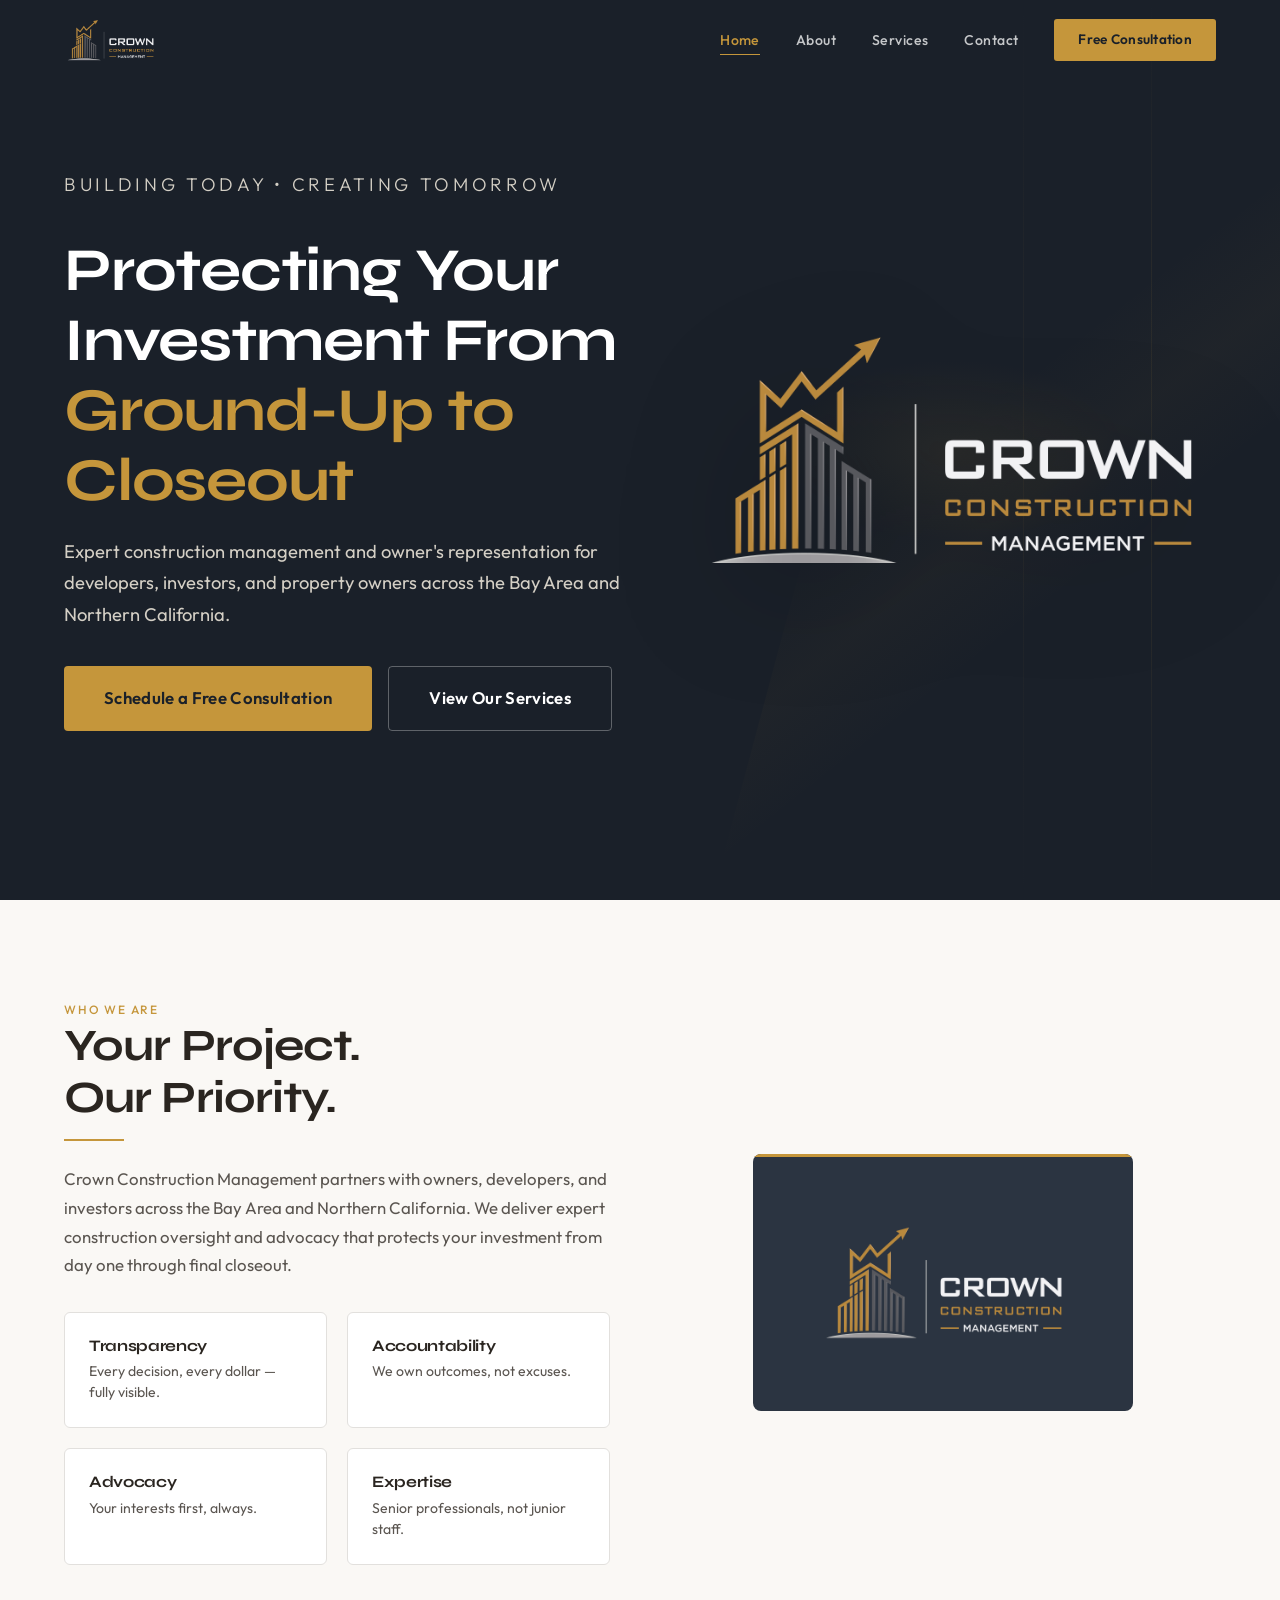
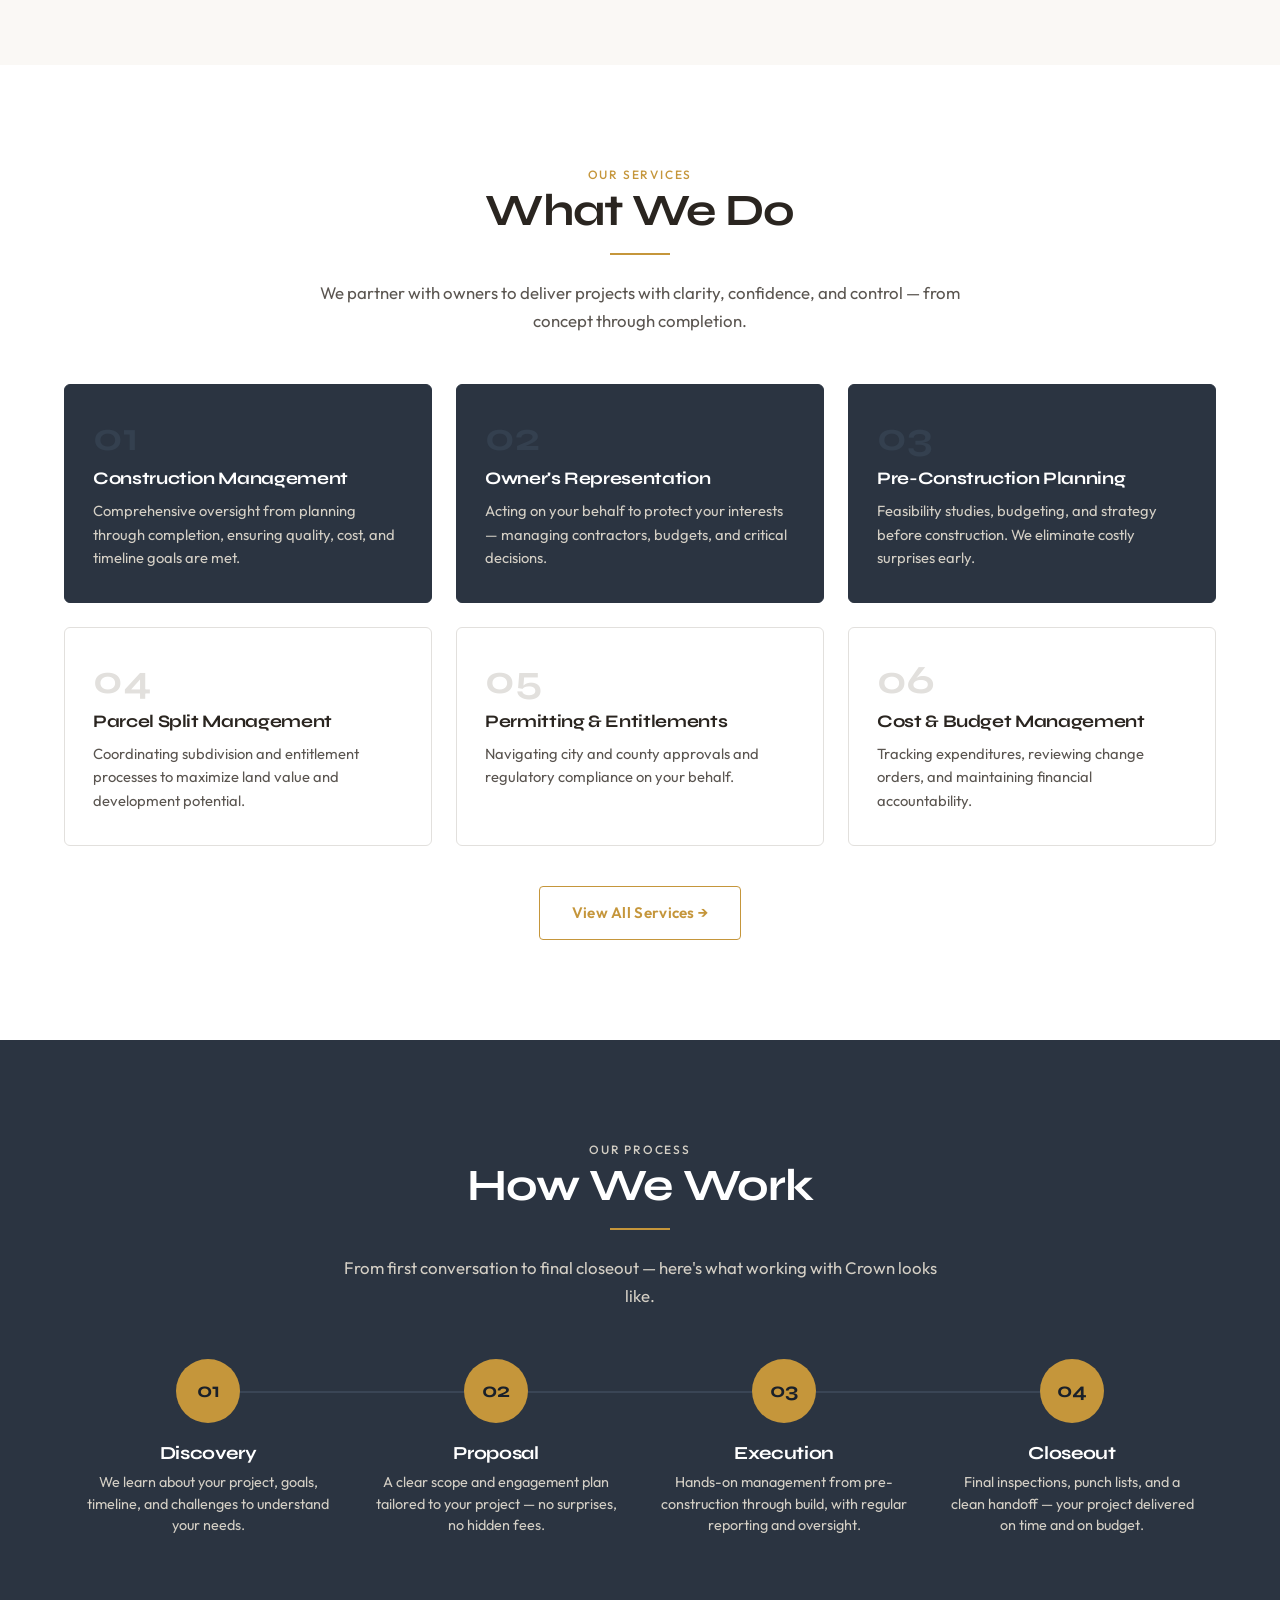
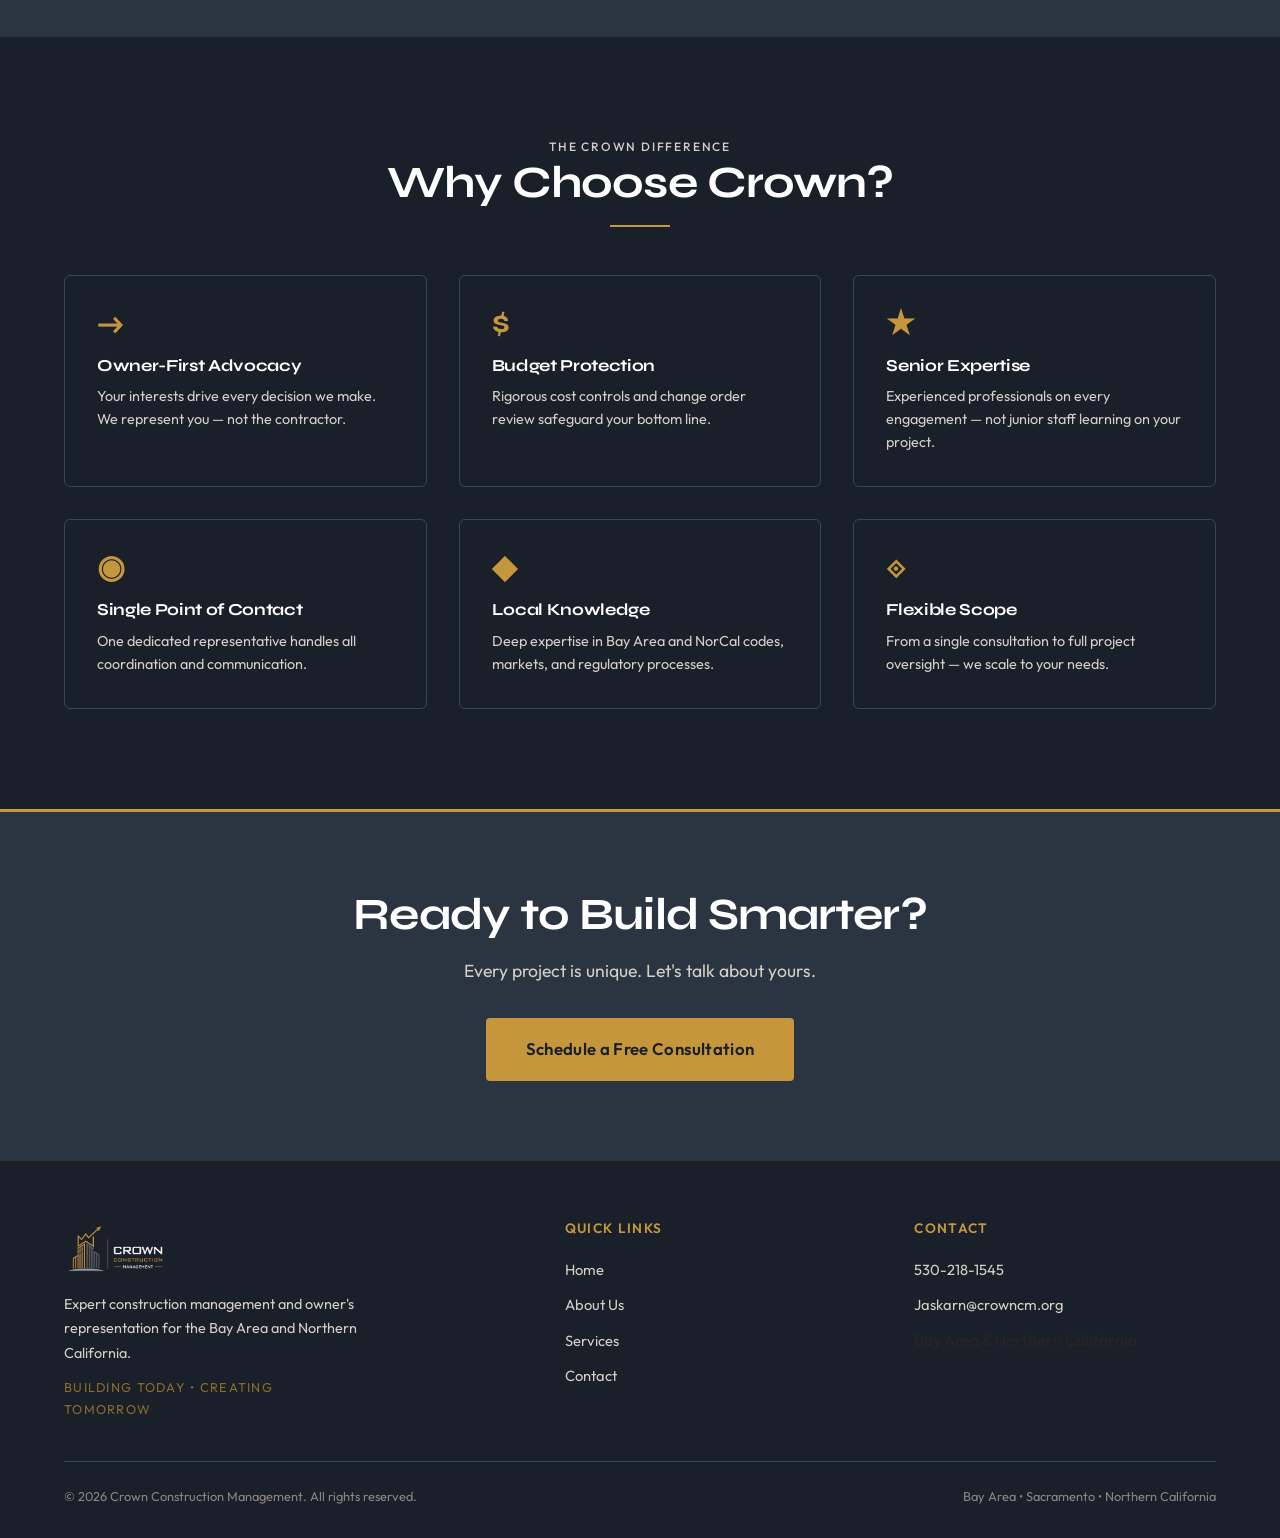
==== index.html @ 6b44e178 "Initial commit: Crown Construction Management website Static multi-page site (home, about, services," ====
<!DOCTYPE html>
<html lang="en">
<head>
  <meta charset="UTF-8">
  <meta name="viewport" content="width=device-width, initial-scale=1.0">
  <title>Crown Construction Management | Bay Area & NorCal Construction Management</title>
  <meta name="description" content="Crown Construction Management provides expert construction management, owner's representation, and project advisory services across the Bay Area and Northern California. Building Today, Creating Tomorrow.">
  <meta name="keywords" content="construction management, owner's representation, Bay Area, Northern California, Sacramento, project management, parcel split, permitting">
  <link rel="canonical" href="https://crowncm.org/">

  <!-- Open Graph -->
  <meta property="og:title" content="Crown Construction Management">
  <meta property="og:description" content="Expert construction management and owner's representation for the Bay Area & Northern California.">
  <meta property="og:type" content="website">
  <meta property="og:url" content="https://crowncm.org/">
  <meta property="og:image" content="https://crowncm.org/images/logo-full-color.png">

  <!-- Twitter -->
  <meta name="twitter:card" content="summary_large_image">
  <meta name="twitter:title" content="Crown Construction Management">
  <meta name="twitter:description" content="Expert construction management and owner's representation for the Bay Area & Northern California.">
  <meta name="twitter:image" content="https://crowncm.org/images/logo-full-color.png">

  <!-- Fonts -->
  <link rel="preconnect" href="https://fonts.googleapis.com">
  <link rel="preconnect" href="https://fonts.gstatic.com" crossorigin>
  <link href="https://fonts.googleapis.com/css2?family=Outfit:wght@300;400;500;600;700&family=Syne:wght@600;700;800&display=swap" rel="stylesheet">

  <!-- Favicon -->
  <link rel="icon" type="image/jpeg" href="images/logo-icon.jpg">

  <!-- Styles -->
  <link rel="stylesheet" href="css/style.css">

  <!-- Structured Data -->
  <script type="application/ld+json">
  {
    "@context": "https://schema.org",
    "@type": "GeneralContractor",
    "name": "Crown Construction Management",
    "description": "Expert construction management and owner's representation for developers, investors, and property owners across the Bay Area and Northern California.",
    "url": "https://crowncm.org/",
    "logo": "https://crowncm.org/images/logo-full-color.png",
    "image": "https://crowncm.org/images/logo-full-color.png",
    "telephone": "+1-530-218-1545",
    "email": "Jaskarn@crowncm.org",
    "slogan": "Building Today, Creating Tomorrow",
    "areaServed": [
      { "@type": "AdministrativeArea", "name": "San Francisco Bay Area" },
      { "@type": "AdministrativeArea", "name": "Greater Sacramento" },
      { "@type": "AdministrativeArea", "name": "Northern California" }
    ],
    "knowsAbout": [
      "Construction Management",
      "Owner's Representation",
      "Pre-Construction Planning",
      "Parcel Split Management",
      "Permitting and Entitlements",
      "Cost and Budget Management"
    ]
  }
  </script>
</head>
<body>

  <!-- ════════ NAVIGATION ════════ -->
  <nav class="nav nav--transparent">
    <div class="nav__inner">
      <a href="index.html" class="nav__logo">
        <img src="images/logo-transparent.png" alt="Crown Construction Management">
      </a>
      <div class="nav__links">
        <a href="index.html" class="nav__link nav__link--active">Home</a>
        <a href="about.html" class="nav__link">About</a>
        <a href="services.html" class="nav__link">Services</a>
        <a href="contact.html" class="nav__link">Contact</a>
        <a href="contact.html" class="nav__cta">Free Consultation</a>
      </div>
      <button class="nav__toggle" aria-label="Menu" aria-expanded="false">
        <span></span><span></span><span></span>
      </button>
    </div>
  </nav>

  <!-- ════════ HERO ════════ -->
  <section class="hero hero--home">
    <div class="hero__bg">
      <div class="hero__accent"></div>
    </div>
    <div class="container">
      <div class="hero__home-layout">
        <div class="hero__content">
          <p class="hero__tagline">Building Today &bull; Creating Tomorrow</p>
          <h1>Protecting Your Investment From <span>Ground-Up to Closeout</span></h1>
          <p>Expert construction management and owner's representation for developers, investors, and property owners across the Bay Area and Northern California.</p>
          <div class="hero__buttons">
            <a href="contact.html" class="btn btn--gold btn--large">Schedule a Free Consultation</a>
            <a href="services.html" class="btn btn--white-outline btn--large">View Our Services</a>
          </div>
        </div>
        <div class="hero__logo-block">
          <img src="images/logo-transparent.png" alt="Crown Construction Management" class="hero__logo-seamless">
        </div>
      </div>
    </div>
  </section>

  <!-- ════════ ABOUT PREVIEW ════════ -->
  <section class="section section--cream" id="about">
    <div class="container">
      <div class="about-preview">
        <div class="about-preview__text">
          <p class="label reveal">Who We Are</p>
          <h2 class="reveal reveal-delay-1">Your Project.<br>Our Priority.</h2>
          <div class="gold-line reveal reveal-delay-2"></div>
          <p class="reveal reveal-delay-2">Crown Construction Management partners with owners, developers, and investors across the Bay Area and Northern California. We deliver expert construction oversight and advocacy that protects your investment from day one through final closeout.</p>
          <div class="about-preview__values">
            <div class="value-card reveal reveal-delay-1">
              <h4>Transparency</h4>
              <p>Every decision, every dollar — fully visible.</p>
            </div>
            <div class="value-card reveal reveal-delay-2">
              <h4>Accountability</h4>
              <p>We own outcomes, not excuses.</p>
            </div>
            <div class="value-card reveal reveal-delay-3">
              <h4>Advocacy</h4>
              <p>Your interests first, always.</p>
            </div>
            <div class="value-card reveal reveal-delay-4">
              <h4>Expertise</h4>
              <p>Senior professionals, not junior staff.</p>
            </div>
          </div>
        </div>
        <div class="about-preview__image reveal">
          <div class="about-preview__logo-display">
            <img src="images/logo-transparent.png" alt="Crown Construction Management">
          </div>
        </div>
      </div>
    </div>
  </section>

  <!-- ════════ SERVICES OVERVIEW ════════ -->
  <section class="section" id="services">
    <div class="container">
      <div class="reveal" style="text-align:center; max-width:640px; margin:0 auto 0;">
        <p class="label">Our Services</p>
        <h2>What We Do</h2>
        <div class="gold-line gold-line--center"></div>
        <p>We partner with owners to deliver projects with clarity, confidence, and control — from concept through completion.</p>
      </div>
      <div class="services-grid">
        <div class="service-card service-card--featured reveal reveal-delay-1">
          <div class="service-card__number">01</div>
          <h3>Construction Management</h3>
          <p>Comprehensive oversight from planning through completion, ensuring quality, cost, and timeline goals are met.</p>
        </div>
        <div class="service-card service-card--featured reveal reveal-delay-2">
          <div class="service-card__number">02</div>
          <h3>Owner's Representation</h3>
          <p>Acting on your behalf to protect your interests — managing contractors, budgets, and critical decisions.</p>
        </div>
        <div class="service-card service-card--featured reveal reveal-delay-3">
          <div class="service-card__number">03</div>
          <h3>Pre-Construction Planning</h3>
          <p>Feasibility studies, budgeting, and strategy before construction. We eliminate costly surprises early.</p>
        </div>
        <div class="service-card reveal reveal-delay-1">
          <div class="service-card__number">04</div>
          <h3>Parcel Split Management</h3>
          <p>Coordinating subdivision and entitlement processes to maximize land value and development potential.</p>
        </div>
        <div class="service-card reveal reveal-delay-2">
          <div class="service-card__number">05</div>
          <h3>Permitting & Entitlements</h3>
          <p>Navigating city and county approvals and regulatory compliance on your behalf.</p>
        </div>
        <div class="service-card reveal reveal-delay-3">
          <div class="service-card__number">06</div>
          <h3>Cost & Budget Management</h3>
          <p>Tracking expenditures, reviewing change orders, and maintaining financial accountability.</p>
        </div>
      </div>
      <div style="text-align:center; margin-top:40px;" class="reveal">
        <a href="services.html" class="btn btn--outline">View All Services &rarr;</a>
      </div>
    </div>
  </section>

  <!-- ════════ PROCESS ════════ -->
  <section class="section section--dark" id="process">
    <div class="container">
      <div class="reveal" style="text-align:center; max-width:600px; margin:0 auto;">
        <p class="label label--light">Our Process</p>
        <h2>How We Work</h2>
        <div class="gold-line gold-line--center"></div>
        <p>From first conversation to final closeout — here's what working with Crown looks like.</p>
      </div>
      <div class="process-grid">
        <div class="process-step reveal reveal-delay-1">
          <div class="process-step__number">01</div>
          <h3>Discovery</h3>
          <p>We learn about your project, goals, timeline, and challenges to understand your needs.</p>
        </div>
        <div class="process-step reveal reveal-delay-2">
          <div class="process-step__number">02</div>
          <h3>Proposal</h3>
          <p>A clear scope and engagement plan tailored to your project — no surprises, no hidden fees.</p>
        </div>
        <div class="process-step reveal reveal-delay-3">
          <div class="process-step__number">03</div>
          <h3>Execution</h3>
          <p>Hands-on management from pre-construction through build, with regular reporting and oversight.</p>
        </div>
        <div class="process-step reveal reveal-delay-4">
          <div class="process-step__number">04</div>
          <h3>Closeout</h3>
          <p>Final inspections, punch lists, and a clean handoff — your project delivered on time and on budget.</p>
        </div>
      </div>
    </div>
  </section>

  <!-- ════════ WHY CROWN ════════ -->
  <section class="section section--deep" id="why">
    <div class="container">
      <div class="reveal" style="text-align:center; max-width:600px; margin:0 auto;">
        <p class="label label--light">The Crown Difference</p>
        <h2>Why Choose Crown?</h2>
        <div class="gold-line gold-line--center"></div>
      </div>
      <div class="why-grid">
        <div class="why-card reveal reveal-delay-1">
          <div class="why-card__icon" aria-hidden="true">→</div>
          <h3>Owner-First Advocacy</h3>
          <p>Your interests drive every decision we make. We represent you — not the contractor.</p>
        </div>
        <div class="why-card reveal reveal-delay-2">
          <div class="why-card__icon" aria-hidden="true">$</div>
          <h3>Budget Protection</h3>
          <p>Rigorous cost controls and change order review safeguard your bottom line.</p>
        </div>
        <div class="why-card reveal reveal-delay-3">
          <div class="why-card__icon" aria-hidden="true">★</div>
          <h3>Senior Expertise</h3>
          <p>Experienced professionals on every engagement — not junior staff learning on your project.</p>
        </div>
        <div class="why-card reveal reveal-delay-4">
          <div class="why-card__icon" aria-hidden="true">◉</div>
          <h3>Single Point of Contact</h3>
          <p>One dedicated representative handles all coordination and communication.</p>
        </div>
        <div class="why-card reveal reveal-delay-5">
          <div class="why-card__icon" aria-hidden="true">◆</div>
          <h3>Local Knowledge</h3>
          <p>Deep expertise in Bay Area and NorCal codes, markets, and regulatory processes.</p>
        </div>
        <div class="why-card reveal reveal-delay-6">
          <div class="why-card__icon" aria-hidden="true">⟐</div>
          <h3>Flexible Scope</h3>
          <p>From a single consultation to full project oversight — we scale to your needs.</p>
        </div>
      </div>
    </div>
  </section>

  <!-- ════════ CTA BANNER ════════ -->
  <section class="cta-banner">
    <div class="container">
      <h2 class="reveal">Ready to Build Smarter?</h2>
      <p class="reveal reveal-delay-1">Every project is unique. Let's talk about yours.</p>
      <div class="reveal reveal-delay-2">
        <a href="contact.html" class="btn btn--gold btn--large">Schedule a Free Consultation</a>
      </div>
    </div>
  </section>

  <!-- ════════ FOOTER ════════ -->
  <footer class="footer">
    <div class="container">
      <div class="footer__inner">
        <div class="footer__brand">
          <img src="images/logo-transparent.png" alt="Crown Construction Management">
          <p>Expert construction management and owner's representation for the Bay Area and Northern California.</p>
          <p class="footer__tagline">BUILDING TODAY &bull; CREATING TOMORROW</p>
        </div>
        <div>
          <h4 class="footer__heading">Quick Links</h4>
          <ul class="footer__links">
            <li><a href="index.html">Home</a></li>
            <li><a href="about.html">About Us</a></li>
            <li><a href="services.html">Services</a></li>
            <li><a href="contact.html">Contact</a></li>
          </ul>
        </div>
        <div>
          <h4 class="footer__heading">Contact</h4>
          <ul class="footer__links">
            <li><a href="tel:+15302181545">530-218-1545</a></li>
            <li><a href="mailto:Jaskarn@crowncm.org">Jaskarn@crowncm.org</a></li>
            <li>Bay Area & Northern California</li>
          </ul>
        </div>
      </div>
      <div class="footer__bottom">
        <p>&copy; 2026 Crown Construction Management. All rights reserved.</p>
        <p>Bay Area &bull; Sacramento &bull; Northern California</p>
      </div>
    </div>
  </footer>

  <script src="js/main.js"></script>
</body>
</html>
---- css/style.css ----
/* ═══════════════════════════════════════════
   CROWN CONSTRUCTION MANAGEMENT
   Premium Construction Management Website
   ═══════════════════════════════════════════ */

/* ── CSS Variables ── */
:root {
  --navy: #2B3441;
  --navy-deep: #1A2029;
  --navy-mid: #34404F;
  --gold: #C5963B;
  --gold-light: #D4AA5C;
  --gold-dim: #8B6B2A;
  --gold-bg: #F8F1E4;
  --charcoal: #333840;
  --slate: #5A6475;
  --white: #FFFFFF;
  --off-white: #F7F7F5;
  --cream: #FAF8F5;
  --border: #E2E0DD;
  --border-dark: #3A4555;
  --text-primary: #2A2520;
  --text-secondary: #5A5550;
  --text-light: #8A8580;
  --text-on-dark: #D4CFC5;
  --text-on-dark-bright: #EEEAE5;

  --font-display: 'Syne', sans-serif;
  --font-body: 'Outfit', sans-serif;

  --nav-height: 80px;
  --section-pad: 100px;
  --section-pad-mobile: 60px;
  --max-width: 1200px;
  --max-width-narrow: 800px;

  --ease-out: cubic-bezier(0.25, 0.46, 0.45, 0.94);
  --ease-smooth: cubic-bezier(0.4, 0, 0.2, 1);
}

/* ── Reset & Base ── */
*, *::before, *::after { box-sizing: border-box; margin: 0; padding: 0; }

html {
  scroll-behavior: smooth;
  scroll-padding-top: var(--nav-height);
}

body {
  font-family: var(--font-body);
  font-weight: 400;
  color: var(--text-primary);
  background: var(--white);
  line-height: 1.6;
  -webkit-font-smoothing: antialiased;
  overflow-x: hidden;
}

img { max-width: 100%; height: auto; display: block; }
a { color: inherit; text-decoration: none; }
ul { list-style: none; }

/* ── Typography ── */
h1, h2, h3, h4 {
  font-family: var(--font-display);
  font-weight: 700;
  line-height: 1.15;
  letter-spacing: -0.02em;
}

h1 { font-size: clamp(2.4rem, 5vw, 3.8rem); }
h2 { font-size: clamp(1.8rem, 3.5vw, 2.8rem); }
h3 { font-size: clamp(1.2rem, 2vw, 1.5rem); }
h4 { font-size: 1.1rem; }

p { 
  font-size: 1.05rem; 
  line-height: 1.7; 
  color: var(--text-secondary); 
}

.label {
  font-family: var(--font-body);
  font-weight: 500;
  font-size: 0.75rem;
  letter-spacing: 0.15em;
  text-transform: uppercase;
  color: var(--gold);
}

.label--light { color: var(--gold-light); }

/* ── Layout ── */
.container {
  width: 100%;
  max-width: var(--max-width);
  margin: 0 auto;
  padding: 0 24px;
}

.container--narrow {
  max-width: var(--max-width-narrow);
}

.section {
  padding: var(--section-pad) 0;
}

.section--dark {
  background: var(--navy);
  color: var(--text-on-dark-bright);
}

.section--dark p { color: var(--text-on-dark); }
.section--dark h2, .section--dark h3, .section--dark h4 { color: var(--white); }

.section--cream { background: var(--cream); }
.section--deep { background: var(--navy-deep); color: var(--text-on-dark-bright); }
.section--deep p { color: var(--text-on-dark); }
.section--deep h2, .section--deep h3 { color: var(--white); }

/* ── Gold Accent Line ── */
.gold-line {
  width: 60px;
  height: 2px;
  background: var(--gold);
  margin: 16px 0 24px;
}

.gold-line--center { margin-left: auto; margin-right: auto; }
.gold-line--wide { width: 80px; }

/* ── Buttons ── */
.btn {
  display: inline-flex;
  align-items: center;
  gap: 8px;
  font-family: var(--font-body);
  font-weight: 600;
  font-size: 0.95rem;
  padding: 14px 32px;
  border-radius: 4px;
  border: none;
  cursor: pointer;
  transition: all 0.3s var(--ease-smooth);
  letter-spacing: 0.02em;
}

.btn--gold {
  background: var(--gold);
  color: var(--navy-deep);
}

.btn--gold:hover {
  background: var(--gold-light);
  transform: translateY(-2px);
  box-shadow: 0 8px 30px rgba(197, 150, 59, 0.3);
}

.btn--outline {
  background: transparent;
  color: var(--gold);
  border: 1.5px solid var(--gold);
}

.btn--outline:hover {
  background: var(--gold);
  color: var(--navy-deep);
  transform: translateY(-2px);
}

.btn--white-outline {
  background: transparent;
  color: var(--white);
  border: 1.5px solid rgba(255,255,255,0.3);
}

.btn--white-outline:hover {
  border-color: var(--gold);
  color: var(--gold);
}

.btn--large {
  padding: 18px 40px;
  font-size: 1.05rem;
}

/* ── Navigation ── */
.nav {
  position: fixed;
  top: 0;
  left: 0;
  right: 0;
  height: var(--nav-height);
  z-index: 1000;
  transition: all 0.4s var(--ease-smooth);
}

.nav--transparent {
  background: transparent;
}

.nav--solid {
  background: rgba(26, 32, 41, 0.97);
  backdrop-filter: blur(12px);
  box-shadow: 0 1px 0 rgba(197, 150, 59, 0.15);
}

.nav__inner {
  max-width: var(--max-width);
  margin: 0 auto;
  padding: 0 24px;
  height: 100%;
  display: flex;
  align-items: center;
  justify-content: space-between;
}

.nav__logo img {
  height: 50px;
  width: auto;
  transition: opacity 0.3s;
}

.nav__logo:hover img { opacity: 0.85; }

.nav__links {
  display: flex;
  align-items: center;
  gap: 36px;
}

.nav__link {
  font-family: var(--font-body);
  font-weight: 500;
  font-size: 0.88rem;
  color: rgba(255,255,255,0.75);
  letter-spacing: 0.03em;
  transition: color 0.3s;
  position: relative;
}

.nav__link::after {
  content: '';
  position: absolute;
  bottom: -4px;
  left: 0;
  width: 0;
  height: 1.5px;
  background: var(--gold);
  transition: width 0.3s var(--ease-smooth);
}

.nav__link:hover { color: var(--white); }
.nav__link:hover::after { width: 100%; }
.nav__link--active { color: var(--gold); }
.nav__link--active::after { width: 100%; }

.nav__cta {
  font-family: var(--font-body);
  font-weight: 600;
  font-size: 0.85rem;
  padding: 10px 24px;
  background: var(--gold);
  color: var(--navy-deep);
  border-radius: 3px;
  transition: all 0.3s var(--ease-smooth);
  letter-spacing: 0.02em;
}

.nav__cta:hover {
  background: var(--gold-light);
  transform: translateY(-1px);
}

/* Mobile Nav Toggle */
.nav__toggle {
  display: none;
  flex-direction: column;
  gap: 5px;
  cursor: pointer;
  padding: 8px;
  background: none;
  border: none;
}

.nav__toggle span {
  display: block;
  width: 24px;
  height: 2px;
  background: var(--white);
  transition: all 0.3s;
}

.nav__toggle.active span:nth-child(1) { transform: rotate(45deg) translate(5px, 5px); }
.nav__toggle.active span:nth-child(2) { opacity: 0; }
.nav__toggle.active span:nth-child(3) { transform: rotate(-45deg) translate(5px, -5px); }

/* ── Hero ── */
.hero {
  position: relative;
  min-height: 100vh;
  display: flex;
  align-items: center;
  background: var(--navy-deep);
  overflow: hidden;
}

.hero__bg {
  position: absolute;
  inset: 0;
  overflow: hidden;
}

/* Architectural grid lines */
.hero__bg::before {
  content: '';
  position: absolute;
  top: 0;
  right: 10%;
  width: 1px;
  height: 100%;
  background: linear-gradient(to bottom, transparent, rgba(197,150,59,0.08) 30%, rgba(197,150,59,0.08) 70%, transparent);
}

.hero__bg::after {
  content: '';
  position: absolute;
  top: 0;
  right: 20%;
  width: 1px;
  height: 100%;
  background: linear-gradient(to bottom, transparent, rgba(197,150,59,0.05) 40%, rgba(197,150,59,0.05) 60%, transparent);
}

/* Subtle diagonal accent */
.hero__accent {
  position: absolute;
  top: -10%;
  right: -5%;
  width: 40%;
  height: 120%;
  background: linear-gradient(135deg, transparent 40%, rgba(197,150,59,0.03) 50%, transparent 60%);
  transform: skewX(-15deg);
}

.hero__content {
  position: relative;
  z-index: 2;
  max-width: 720px;
}

.hero__logo {
  width: 280px;
  margin-bottom: 32px;
  opacity: 0;
  animation: fadeUp 0.8s var(--ease-out) 0.2s forwards;
}

.hero h1 {
  color: var(--white);
  margin-bottom: 20px;
  opacity: 0;
  animation: fadeUp 0.8s var(--ease-out) 0.4s forwards;
}

.hero h1 span { color: var(--gold); }

.hero__tagline {
  font-family: var(--font-body);
  font-weight: 300;
  font-size: 0.85rem;
  letter-spacing: 0.2em;
  text-transform: uppercase;
  color: var(--gold);
  margin-bottom: 16px;
  opacity: 0;
  animation: fadeUp 0.8s var(--ease-out) 0.3s forwards;
}

.hero p {
  font-size: 1.15rem;
  color: var(--text-on-dark);
  margin-bottom: 36px;
  max-width: 560px;
  opacity: 0;
  animation: fadeUp 0.8s var(--ease-out) 0.6s forwards;
}

.hero__buttons {
  display: flex;
  gap: 16px;
  flex-wrap: wrap;
  opacity: 0;
  animation: fadeUp 0.8s var(--ease-out) 0.8s forwards;
}

/* Hero for sub-pages */
.hero--sub {
  min-height: 400px;
  padding-top: calc(var(--nav-height) + 60px);
  padding-bottom: 60px;
}

/* Hero Home — two-column with seamless logo */
.hero--home {
  min-height: 100vh;
  display: flex;
  align-items: center;
}

.hero__home-layout {
  display: grid;
  grid-template-columns: 1.1fr 1fr;
  gap: 40px;
  align-items: center;
  position: relative;
  z-index: 2;
}

.hero__home-layout .hero__content {
  max-width: none;
}

.hero__logo-block {
  display: flex;
  align-items: center;
  justify-content: center;
  position: relative;
  opacity: 0;
  animation: fadeIn 1.2s var(--ease-out) 0.6s forwards;
}

.hero__logo-seamless {
  width: 100%;
  max-width: 520px;
  height: auto;
  filter: drop-shadow(0 20px 60px rgba(0,0,0,0.3));
  transition: transform 0.6s var(--ease-smooth);
}

.hero__logo-block:hover .hero__logo-seamless {
  transform: scale(1.03);
}

/* Subtle glow behind logo */
.hero__logo-block::before {
  content: '';
  position: absolute;
  width: 70%;
  height: 70%;
  background: radial-gradient(ellipse, rgba(197,150,59,0.08) 0%, transparent 70%);
  border-radius: 50%;
  pointer-events: none;
}

.hero--sub h1 {
  animation-delay: 0.2s;
}

.hero--sub .gold-line {
  opacity: 0;
  animation: fadeUp 0.8s var(--ease-out) 0.3s forwards;
}

.hero--sub p {
  animation-delay: 0.4s;
}

/* ── About Preview (Home) ── */
.about-preview {
  display: grid;
  grid-template-columns: 1fr 1fr;
  gap: 60px;
  align-items: center;
}

.about-preview__values {
  display: grid;
  grid-template-columns: 1fr 1fr;
  gap: 20px;
  margin-top: 32px;
}

.value-card {
  padding: 24px;
  background: var(--white);
  border-radius: 6px;
  border: 1px solid var(--border);
  transition: all 0.3s var(--ease-smooth);
}

.value-card:hover {
  border-color: var(--gold);
  transform: translateY(-3px);
  box-shadow: 0 12px 40px rgba(0,0,0,0.06);
}

.value-card h4 {
  color: var(--text-primary);
  margin-bottom: 6px;
  font-size: 1rem;
}

.value-card p {
  font-size: 0.88rem;
  line-height: 1.5;
  color: var(--text-secondary);
}

.about-preview__image {
  position: relative;
  display: flex;
  align-items: center;
  justify-content: center;
}

.about-preview__logo-display {
  width: 100%;
  max-width: 380px;
  padding: 60px 40px;
  background: var(--navy);
  border-radius: 8px;
  display: flex;
  align-items: center;
  justify-content: center;
  position: relative;
  overflow: hidden;
}

.about-preview__logo-display::before {
  content: '';
  position: absolute;
  top: 0;
  left: 0;
  right: 0;
  height: 3px;
  background: var(--gold);
}

.about-preview__logo-display img {
  width: 85%;
}

/* ── Services Grid ── */
.services-grid {
  display: grid;
  grid-template-columns: repeat(3, 1fr);
  gap: 24px;
  margin-top: 48px;
}

.service-card {
  padding: 32px 28px;
  background: var(--white);
  border-radius: 6px;
  border: 1px solid var(--border);
  position: relative;
  overflow: hidden;
  transition: all 0.4s var(--ease-smooth);
}

.service-card::before {
  content: '';
  position: absolute;
  top: 0;
  left: 0;
  width: 3px;
  height: 0;
  background: var(--gold);
  transition: height 0.4s var(--ease-smooth);
}

.service-card:hover {
  border-color: var(--gold);
  transform: translateY(-4px);
  box-shadow: 0 16px 50px rgba(0,0,0,0.08);
}

.service-card:hover::before { height: 100%; }

.service-card__number {
  font-family: var(--font-display);
  font-size: 2.5rem;
  font-weight: 700;
  color: var(--border);
  line-height: 1;
  margin-bottom: 12px;
  transition: color 0.3s;
}

.service-card:hover .service-card__number { color: var(--gold-dim); }

.service-card h3 {
  font-size: 1.1rem;
  margin-bottom: 10px;
  color: var(--text-primary);
}

.service-card p {
  font-size: 0.92rem;
  line-height: 1.6;
}

/* Service card - featured (larger) */
.service-card--featured {
  grid-column: span 1;
  background: var(--navy);
  border-color: var(--navy);
}

.service-card--featured h3 { color: var(--white); }
.service-card--featured p { color: var(--text-on-dark); }
.service-card--featured .service-card__number { color: var(--navy-mid); }
.service-card--featured:hover .service-card__number { color: var(--gold-dim); }
.service-card--featured:hover { border-color: var(--gold); }

/* ── Process Timeline ── */
.process-grid {
  display: grid;
  grid-template-columns: repeat(4, 1fr);
  gap: 0;
  margin-top: 48px;
  position: relative;
}

/* Connecting line */
.process-grid::before {
  content: '';
  position: absolute;
  top: 32px;
  left: 12.5%;
  right: 12.5%;
  height: 2px;
  background: var(--border-dark);
}

.process-step {
  text-align: center;
  padding: 0 20px;
  position: relative;
}

.process-step__number {
  display: inline-flex;
  align-items: center;
  justify-content: center;
  width: 64px;
  height: 64px;
  border-radius: 50%;
  background: var(--gold);
  color: var(--navy-deep);
  font-family: var(--font-display);
  font-weight: 700;
  font-size: 1.3rem;
  margin-bottom: 20px;
  position: relative;
  z-index: 2;
  transition: all 0.3s var(--ease-smooth);
}

.process-step:hover .process-step__number {
  transform: scale(1.1);
  box-shadow: 0 8px 30px rgba(197,150,59,0.4);
}

.process-step h3 {
  font-size: 1.15rem;
  margin-bottom: 8px;
}

.process-step p {
  font-size: 0.9rem;
  line-height: 1.5;
}

/* ── Why Crown Grid ── */
.why-grid {
  display: grid;
  grid-template-columns: repeat(3, 1fr);
  gap: 32px;
  margin-top: 48px;
}

.why-card {
  padding: 32px;
  border: 1px solid var(--border-dark);
  border-radius: 6px;
  transition: all 0.3s var(--ease-smooth);
  position: relative;
}

.why-card::before {
  content: '';
  position: absolute;
  top: -1px;
  left: 32px;
  right: 32px;
  height: 2px;
  background: var(--gold);
  transform: scaleX(0);
  transition: transform 0.3s var(--ease-smooth);
}

.why-card:hover {
  border-color: rgba(197,150,59,0.3);
  transform: translateY(-4px);
}

.why-card:hover::before { transform: scaleX(1); }

.why-card__icon {
  font-family: var(--font-display);
  font-size: 2rem;
  font-weight: 700;
  color: var(--gold);
  margin-bottom: 16px;
  line-height: 1;
}

.why-card h3 {
  font-size: 1.05rem;
  margin-bottom: 10px;
}

.why-card p {
  font-size: 0.9rem;
  line-height: 1.6;
}

/* ── CTA Banner ── */
.cta-banner {
  text-align: center;
  padding: 80px 0;
  background: var(--navy);
  position: relative;
  overflow: hidden;
}

.cta-banner::before {
  content: '';
  position: absolute;
  top: 0;
  left: 0;
  right: 0;
  height: 3px;
  background: var(--gold);
}

.cta-banner h2 {
  color: var(--white);
  margin-bottom: 16px;
}

.cta-banner p {
  color: var(--text-on-dark);
  margin-bottom: 32px;
  font-size: 1.1rem;
}

/* ── Engagement Types ── */
.engagement-grid {
  display: grid;
  grid-template-columns: repeat(4, 1fr);
  gap: 20px;
  margin-top: 40px;
}

.engagement-item {
  text-align: center;
  padding: 28px 20px;
  background: rgba(197,150,59,0.06);
  border: 1px solid var(--border);
  border-radius: 6px;
  transition: all 0.3s;
}

.engagement-item:hover {
  border-color: var(--gold);
  background: rgba(197,150,59,0.1);
}

.engagement-item h4 {
  font-size: 0.95rem;
  color: var(--text-primary);
  margin-bottom: 6px;
}

.engagement-item p {
  font-size: 0.82rem;
}

/* ── Contact Page ── */
.contact-layout {
  display: grid;
  grid-template-columns: 1fr 1.2fr;
  gap: 60px;
  align-items: start;
}

.contact-info { padding-top: 8px; }

.contact-info__item {
  margin-bottom: 32px;
}

.contact-info__item h4 {
  font-size: 0.95rem;
  color: var(--text-primary);
  margin-bottom: 4px;
}

.contact-info__item p {
  font-size: 1.05rem;
  color: var(--gold);
  font-weight: 500;
}

.contact-info__item p a {
  color: inherit;
  text-decoration: none;
  transition: color 0.3s;
}

.contact-info__item p a:hover { color: var(--gold-light); }

.contact-info__item p.desc {
  color: var(--text-secondary);
  font-weight: 400;
  font-size: 0.92rem;
}

/* ── Form ── */
.form {
  background: var(--white);
  padding: 40px;
  border-radius: 8px;
  border: 1px solid var(--border);
  box-shadow: 0 8px 40px rgba(0,0,0,0.04);
}

.form__group {
  margin-bottom: 20px;
}

.form__label {
  display: block;
  font-weight: 500;
  font-size: 0.88rem;
  color: var(--text-primary);
  margin-bottom: 6px;
}

.form__input,
.form__select,
.form__textarea {
  width: 100%;
  padding: 12px 16px;
  font-family: var(--font-body);
  font-size: 0.95rem;
  color: var(--text-primary);
  background: var(--cream);
  border: 1px solid var(--border);
  border-radius: 4px;
  transition: all 0.3s;
  outline: none;
}

.form__input:focus,
.form__select:focus,
.form__textarea:focus {
  border-color: var(--gold);
  box-shadow: 0 0 0 3px rgba(197,150,59,0.12);
}

.form__textarea { resize: vertical; min-height: 120px; }

.form__row {
  display: grid;
  grid-template-columns: 1fr 1fr;
  gap: 16px;
}

.form__submit {
  width: 100%;
  margin-top: 8px;
}

/* ── Footer ── */
.footer {
  background: var(--navy-deep);
  padding: 60px 0 30px;
}

.footer__inner {
  display: grid;
  grid-template-columns: 1.5fr 1fr 1fr;
  gap: 48px;
  margin-bottom: 40px;
}

.footer__brand img {
  height: 55px;
  width: auto;
  margin-bottom: 16px;
}

.footer__brand p {
  color: var(--text-on-dark);
  font-size: 0.9rem;
  max-width: 300px;
}

.footer__tagline {
  font-size: 0.8rem !important;
  letter-spacing: 0.1em;
  color: var(--gold-dim) !important;
  margin-top: 12px;
}

.footer__heading {
  font-family: var(--font-body);
  font-weight: 600;
  font-size: 0.85rem;
  letter-spacing: 0.1em;
  text-transform: uppercase;
  color: var(--gold);
  margin-bottom: 20px;
}

.footer__links li { margin-bottom: 10px; }

.footer__links a {
  color: var(--text-on-dark);
  font-size: 0.92rem;
  transition: color 0.3s;
}

.footer__links a:hover { color: var(--gold-light); }

.footer__bottom {
  border-top: 1px solid var(--border-dark);
  padding-top: 24px;
  display: flex;
  justify-content: space-between;
  align-items: center;
}

.footer__bottom p {
  font-size: 0.8rem;
  color: var(--text-light);
}

/* ── Scroll Animations ── */
.reveal {
  opacity: 0;
  transform: translateY(30px);
  transition: opacity 0.7s var(--ease-out), transform 0.7s var(--ease-out);
}

.reveal.visible {
  opacity: 1;
  transform: translateY(0);
}

.reveal-delay-1 { transition-delay: 0.1s; }
.reveal-delay-2 { transition-delay: 0.2s; }
.reveal-delay-3 { transition-delay: 0.3s; }
.reveal-delay-4 { transition-delay: 0.4s; }
.reveal-delay-5 { transition-delay: 0.5s; }
.reveal-delay-6 { transition-delay: 0.6s; }

/* ── Keyframe Animations ── */
@keyframes fadeUp {
  from { opacity: 0; transform: translateY(24px); }
  to { opacity: 1; transform: translateY(0); }
}

@keyframes fadeIn {
  from { opacity: 0; }
  to { opacity: 1; }
}

/* ── Page-specific: About ── */
.about-full {
  display: grid;
  grid-template-columns: 1.3fr 1fr;
  gap: 60px;
  align-items: start;
}

.about-full__story h2 { margin-bottom: 8px; }
.about-full__story p { margin-bottom: 16px; }

.about-full__sidebar {
  background: var(--navy);
  border-radius: 8px;
  padding: 40px;
  position: relative;
  overflow: hidden;
}

.about-full__sidebar::before {
  content: '';
  position: absolute;
  top: 0;
  left: 0;
  right: 0;
  height: 3px;
  background: var(--gold);
}

.about-full__sidebar h3 {
  color: var(--white);
  margin-bottom: 24px;
}

.area-list li {
  color: var(--text-on-dark);
  padding: 10px 0;
  border-bottom: 1px solid var(--border-dark);
  font-size: 0.95rem;
  display: flex;
  align-items: center;
  gap: 10px;
}

.area-list li::before {
  content: '';
  width: 8px;
  height: 2px;
  background: var(--gold);
  flex-shrink: 0;
}

.area-list li:last-child { border-bottom: none; }

.values-full {
  display: grid;
  grid-template-columns: repeat(4, 1fr);
  gap: 24px;
  margin-top: 48px;
}

.value-full-card {
  text-align: center;
  padding: 36px 24px;
  background: var(--white);
  border-radius: 6px;
  border: 1px solid var(--border);
  transition: all 0.3s;
}

.value-full-card:hover {
  border-color: var(--gold);
  transform: translateY(-3px);
  box-shadow: 0 12px 40px rgba(0,0,0,0.06);
}

.value-full-card__icon {
  display: inline-flex;
  align-items: center;
  justify-content: center;
  width: 56px;
  height: 56px;
  border-radius: 50%;
  background: var(--gold-bg);
  color: var(--gold);
  font-size: 1.5rem;
  margin-bottom: 16px;
}

.value-full-card h4 { margin-bottom: 8px; }

.value-full-card p {
  font-size: 0.88rem;
}

/* ── Responsive ── */
@media (max-width: 1024px) {
  .services-grid { grid-template-columns: repeat(2, 1fr); }
  .why-grid { grid-template-columns: repeat(2, 1fr); }
  .process-grid { grid-template-columns: repeat(2, 1fr); gap: 32px; }
  .process-grid::before { display: none; }
  .engagement-grid { grid-template-columns: repeat(2, 1fr); }
  .footer__inner { grid-template-columns: 1fr 1fr; }
  .values-full { grid-template-columns: repeat(2, 1fr); }
}

@media (max-width: 768px) {
  :root {
    --section-pad: 60px;
    --nav-height: 70px;
  }

  .nav__links {
    display: none;
    position: fixed;
    top: var(--nav-height);
    left: 0;
    right: 0;
    bottom: 0;
    background: rgba(26, 32, 41, 0.98);
    backdrop-filter: blur(12px);
    flex-direction: column;
    justify-content: center;
    gap: 28px;
    padding: 40px;
  }

  .nav__links.open { display: flex; }
  .nav__link { font-size: 1.1rem; color: var(--white); }
  .nav__toggle { display: flex; }

  .hero { min-height: 90vh; padding-top: calc(var(--nav-height) + 40px); }
  .hero__logo { width: 200px; }
  .hero--sub { min-height: 300px; }

  .hero__home-layout {
    grid-template-columns: 1fr;
    gap: 32px;
    text-align: center;
  }

  .hero__logo-block { order: -1; }
  .hero__logo-seamless { max-width: 300px; }

  .about-preview { grid-template-columns: 1fr; gap: 40px; }
  .about-preview__image { order: -1; }
  .about-preview__values { grid-template-columns: 1fr; }

  .services-grid { grid-template-columns: 1fr; }
  .why-grid { grid-template-columns: 1fr; }
  .process-grid { grid-template-columns: 1fr; gap: 24px; }
  .engagement-grid { grid-template-columns: 1fr 1fr; }

  .contact-layout { grid-template-columns: 1fr; gap: 40px; }
  .form__row { grid-template-columns: 1fr; }

  .about-full { grid-template-columns: 1fr; }
  .values-full { grid-template-columns: 1fr 1fr; }

  .footer__inner { grid-template-columns: 1fr; gap: 32px; }
  .footer__bottom { flex-direction: column; gap: 8px; text-align: center; }

  .hero__buttons { flex-direction: column; }
  .btn--large { width: 100%; justify-content: center; }
}

@media (max-width: 480px) {
  .values-full { grid-template-columns: 1fr; }
  .engagement-grid { grid-template-columns: 1fr; }
}
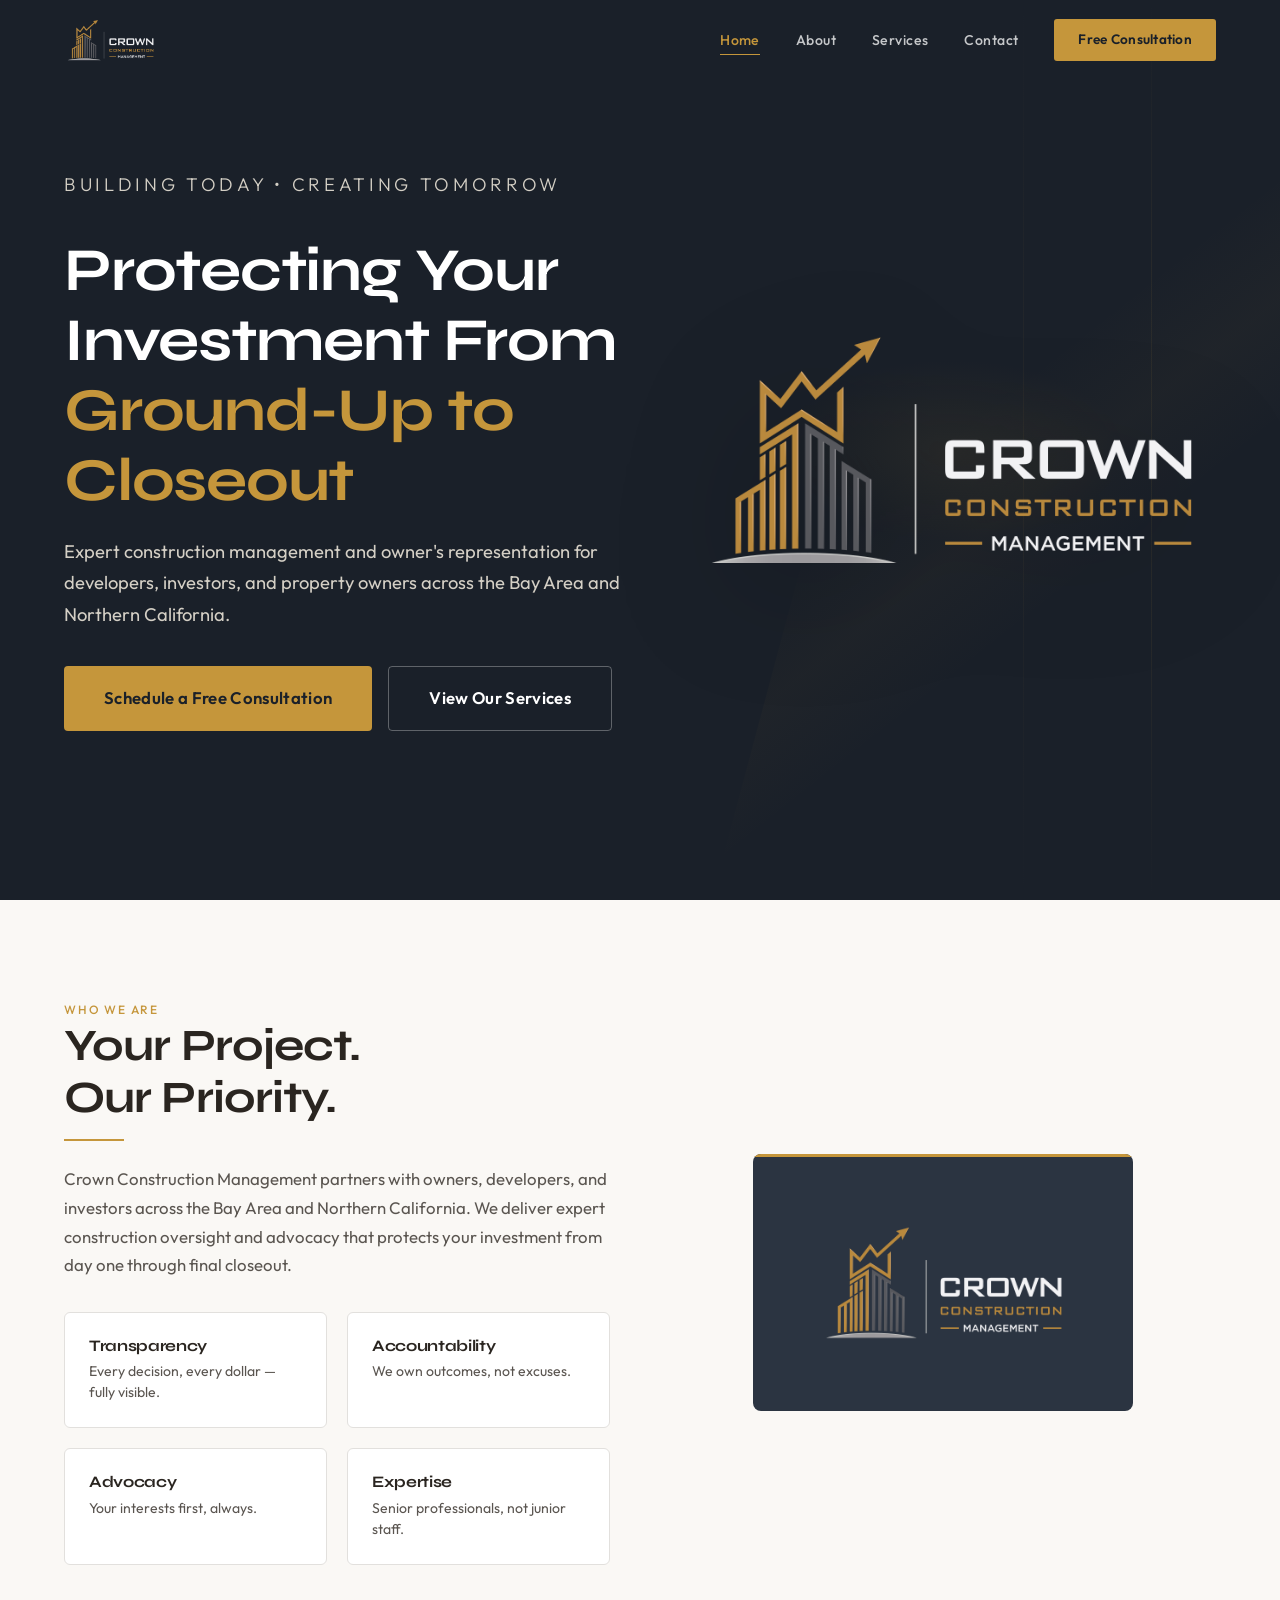
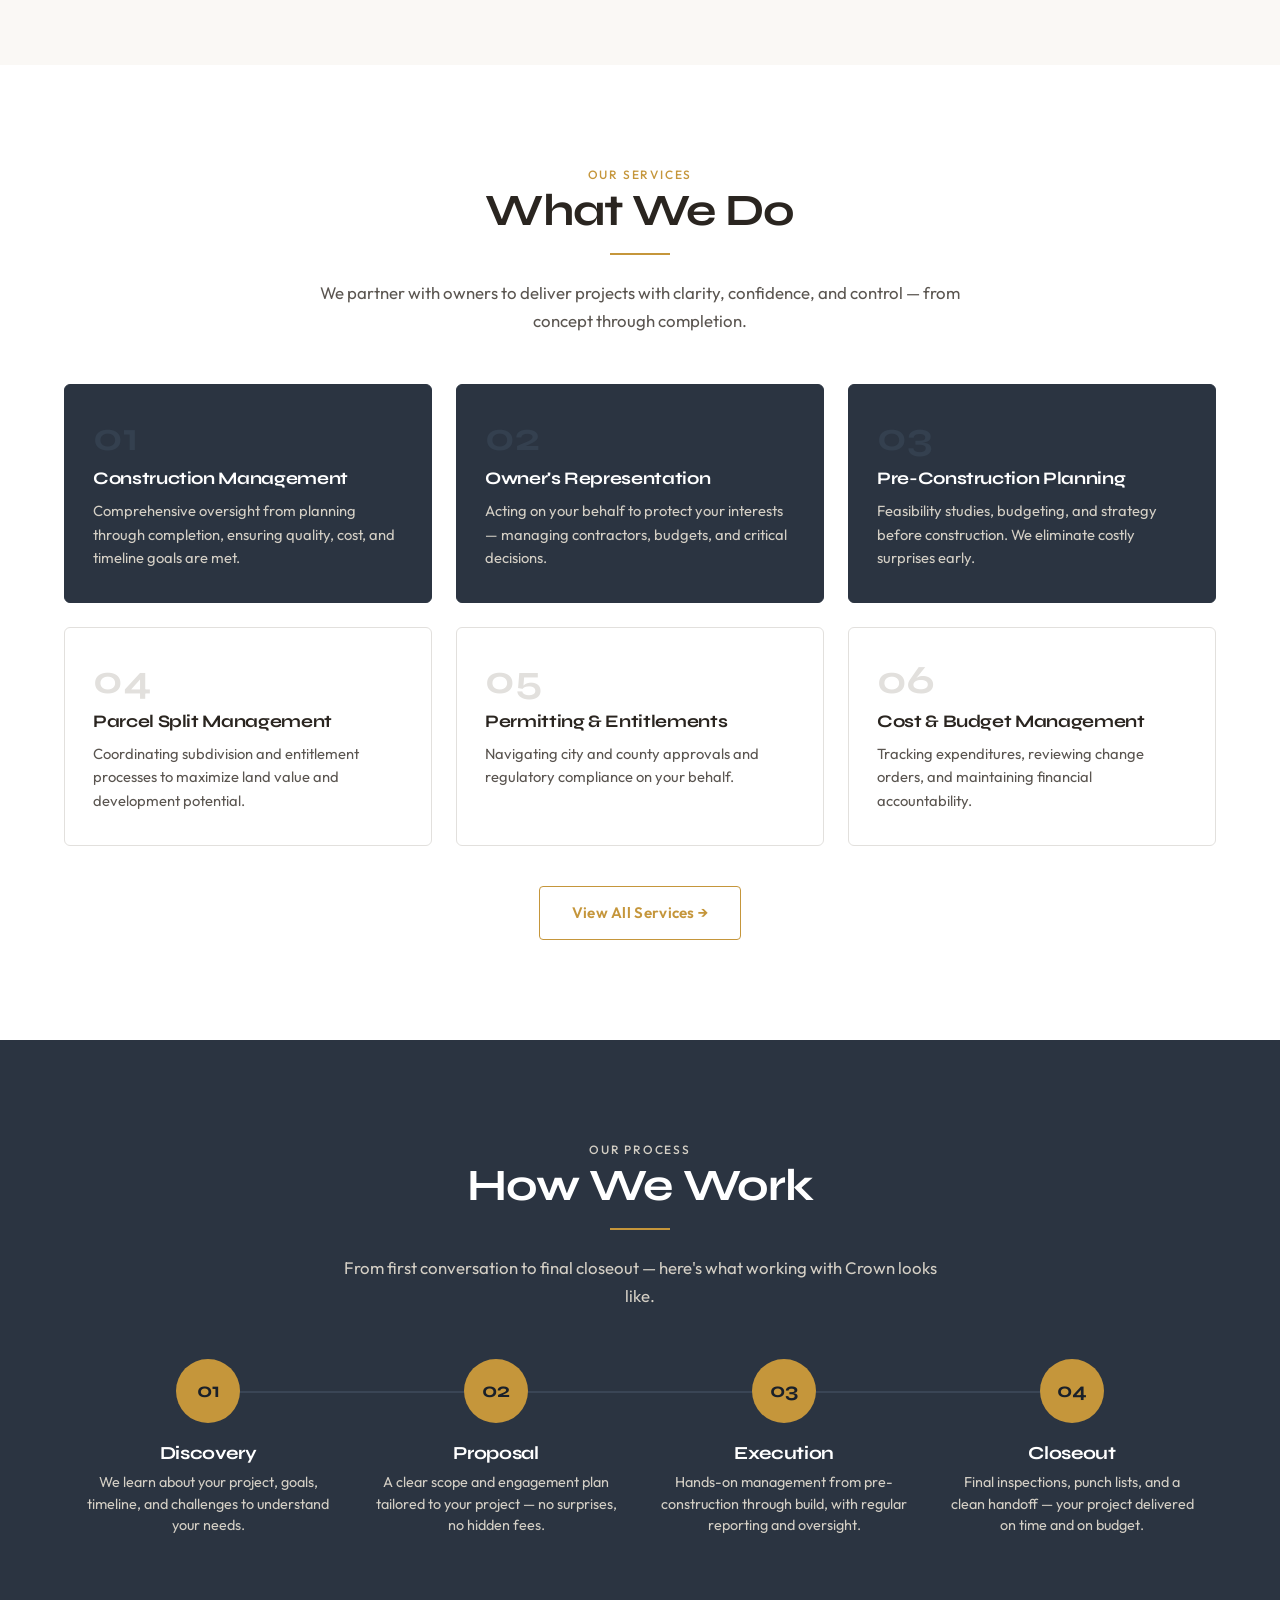
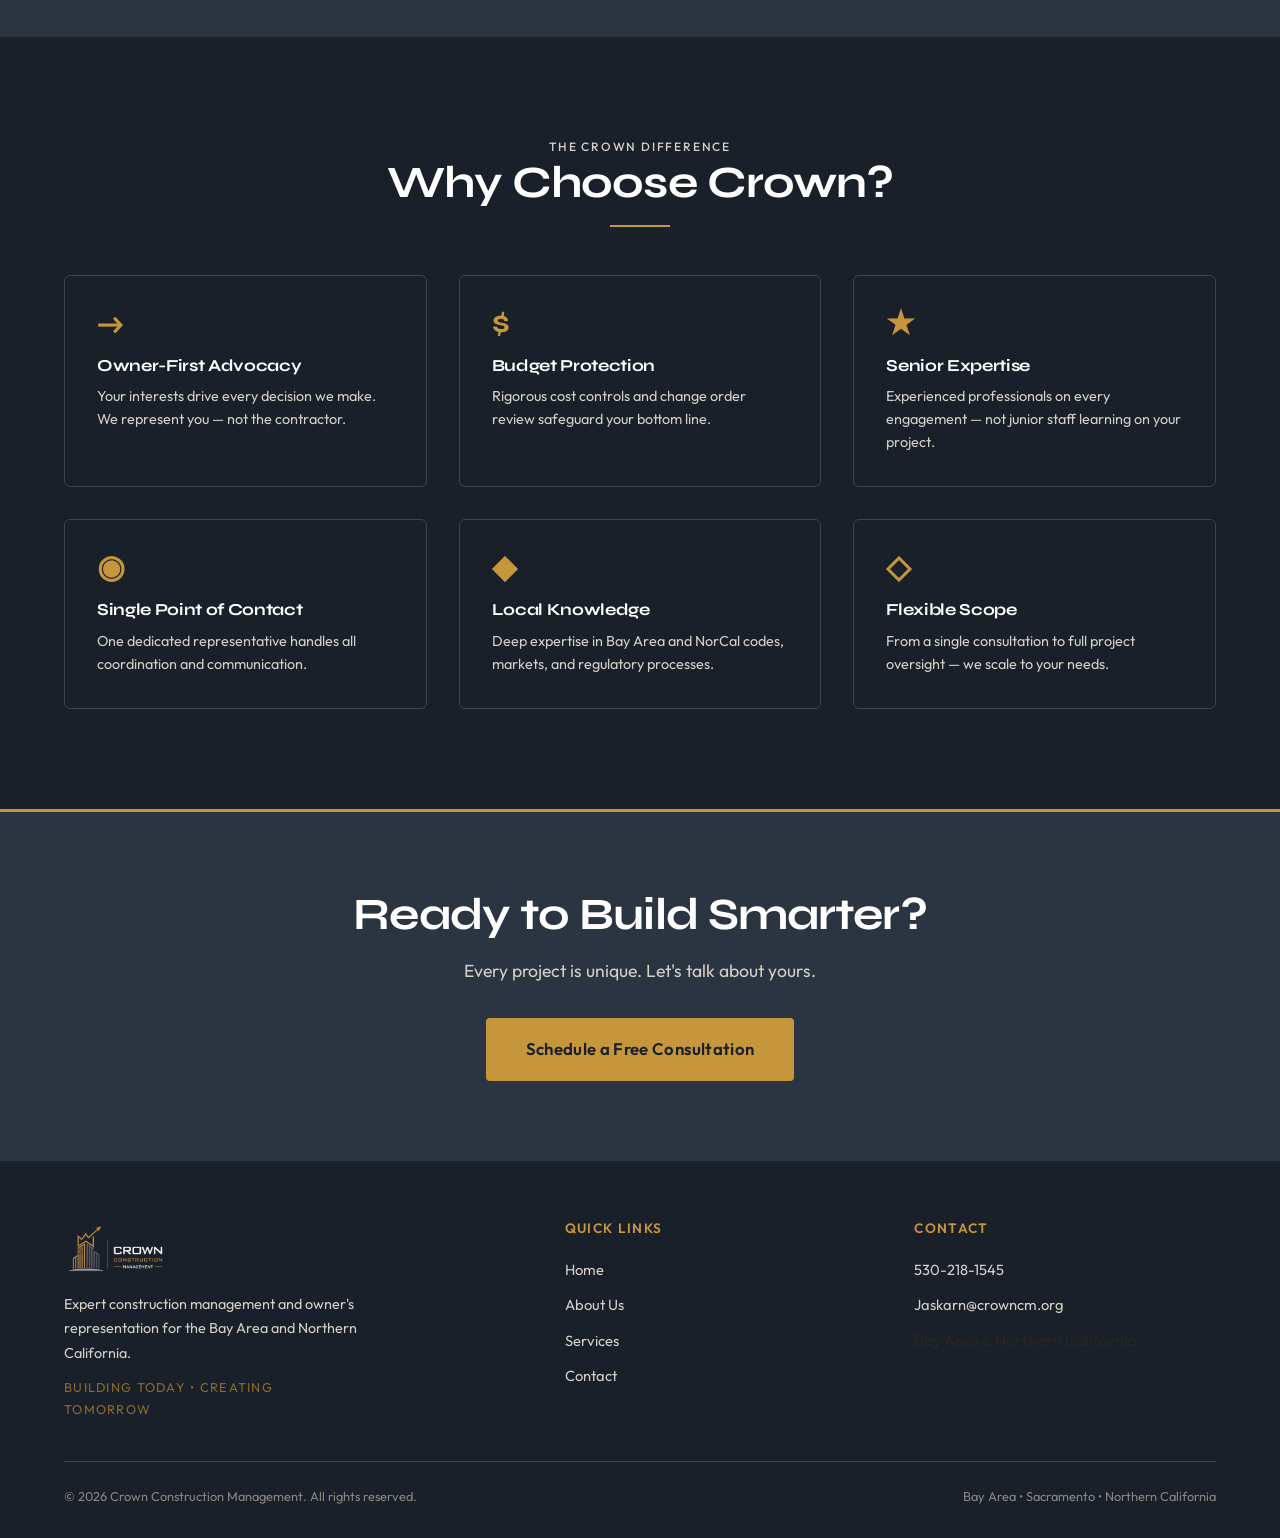
==== commit e0bdb49a: "Fix tablet grid layout, icon, and aria-expanded toggle - Footer: keep 3-col layout at 1024px (was co" ====
--- a/index.html
+++ b/index.html
@@ -258,7 +258,7 @@
           <p>Deep expertise in Bay Area and NorCal codes, markets, and regulatory processes.</p>
         </div>
         <div class="why-card reveal reveal-delay-6">
-          <div class="why-card__icon" aria-hidden="true">⟐</div>
+          <div class="why-card__icon" aria-hidden="true">◇</div>
           <h3>Flexible Scope</h3>
           <p>From a single consultation to full project oversight — we scale to your needs.</p>
         </div>
--- a/css/style.css
+++ b/css/style.css
@@ -1078,12 +1078,12 @@
 
 /* ── Responsive ── */
 @media (max-width: 1024px) {
-  .services-grid { grid-template-columns: repeat(2, 1fr); }
+  .services-grid { grid-template-columns: repeat(3, 1fr); }
   .why-grid { grid-template-columns: repeat(2, 1fr); }
   .process-grid { grid-template-columns: repeat(2, 1fr); gap: 32px; }
   .process-grid::before { display: none; }
   .engagement-grid { grid-template-columns: repeat(2, 1fr); }
-  .footer__inner { grid-template-columns: 1fr 1fr; }
+  .footer__inner { grid-template-columns: 1fr 1fr 1fr; }
   .values-full { grid-template-columns: repeat(2, 1fr); }
 }
 
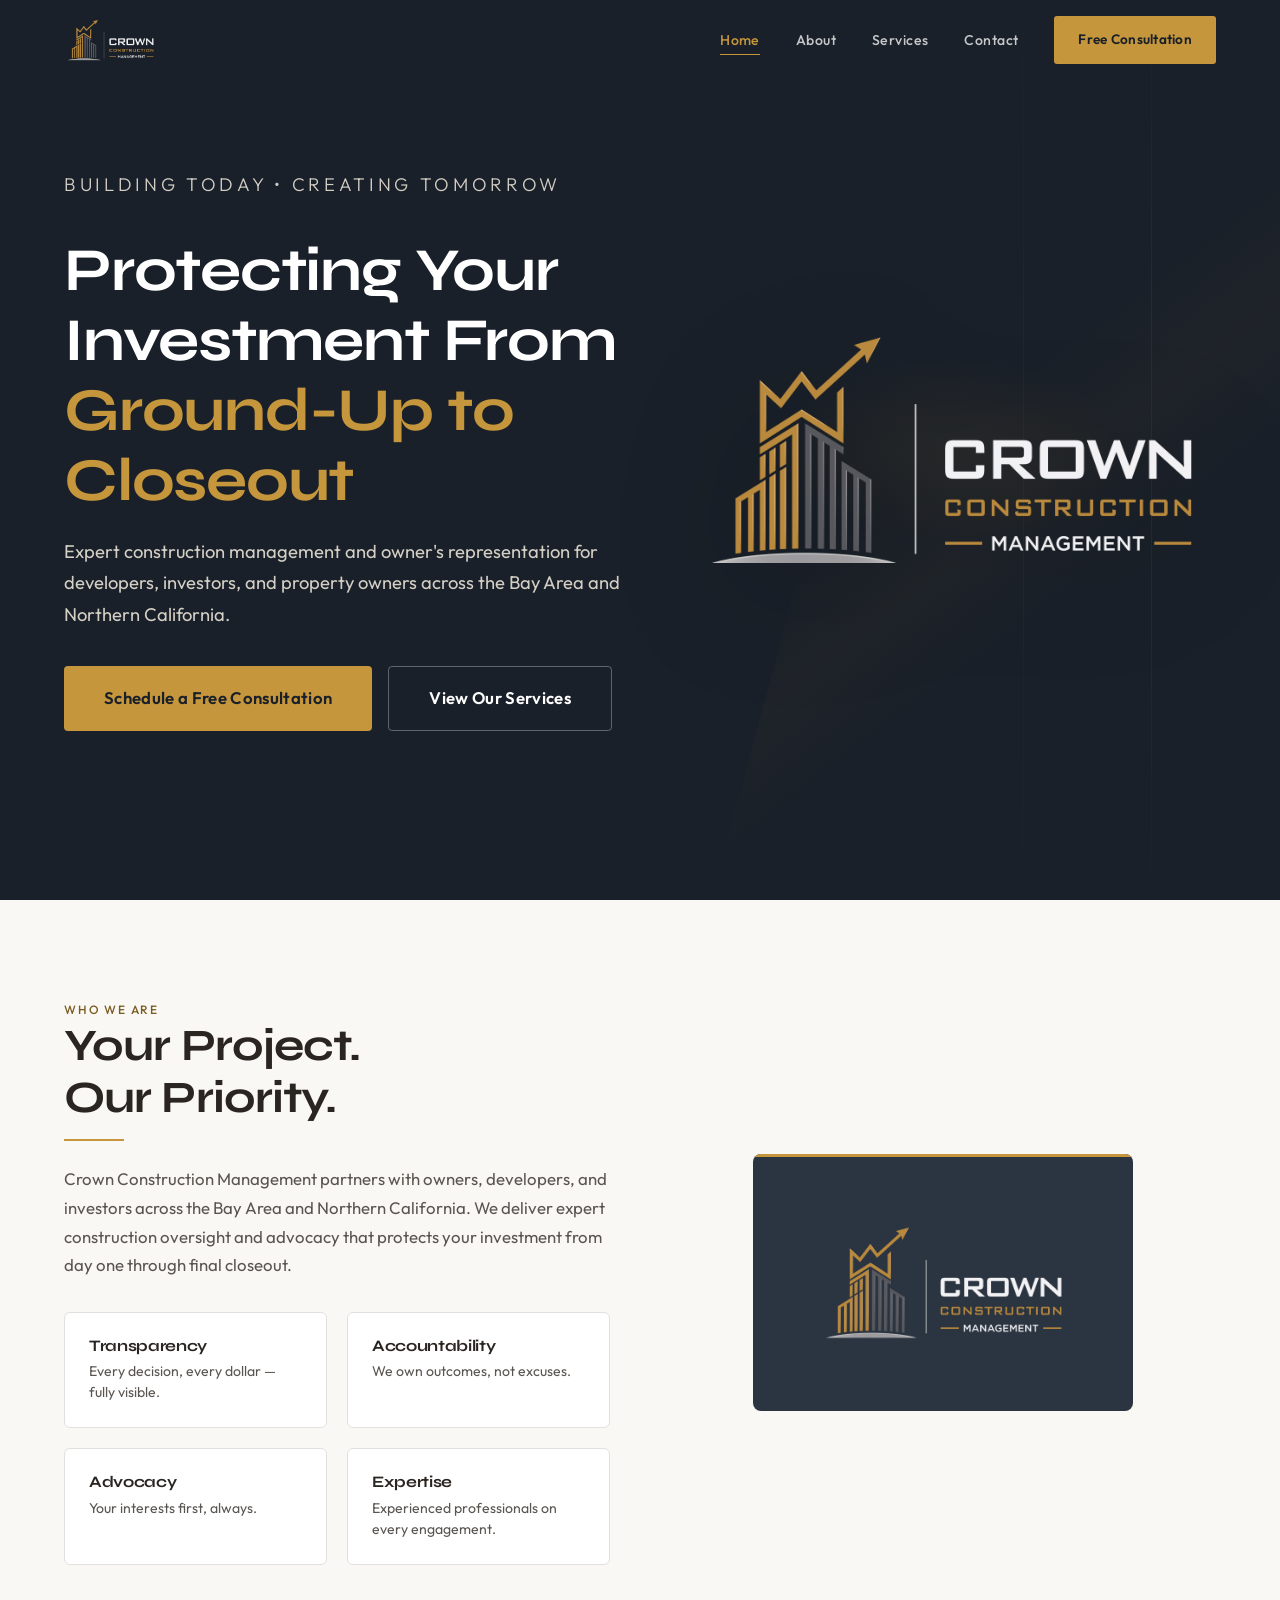
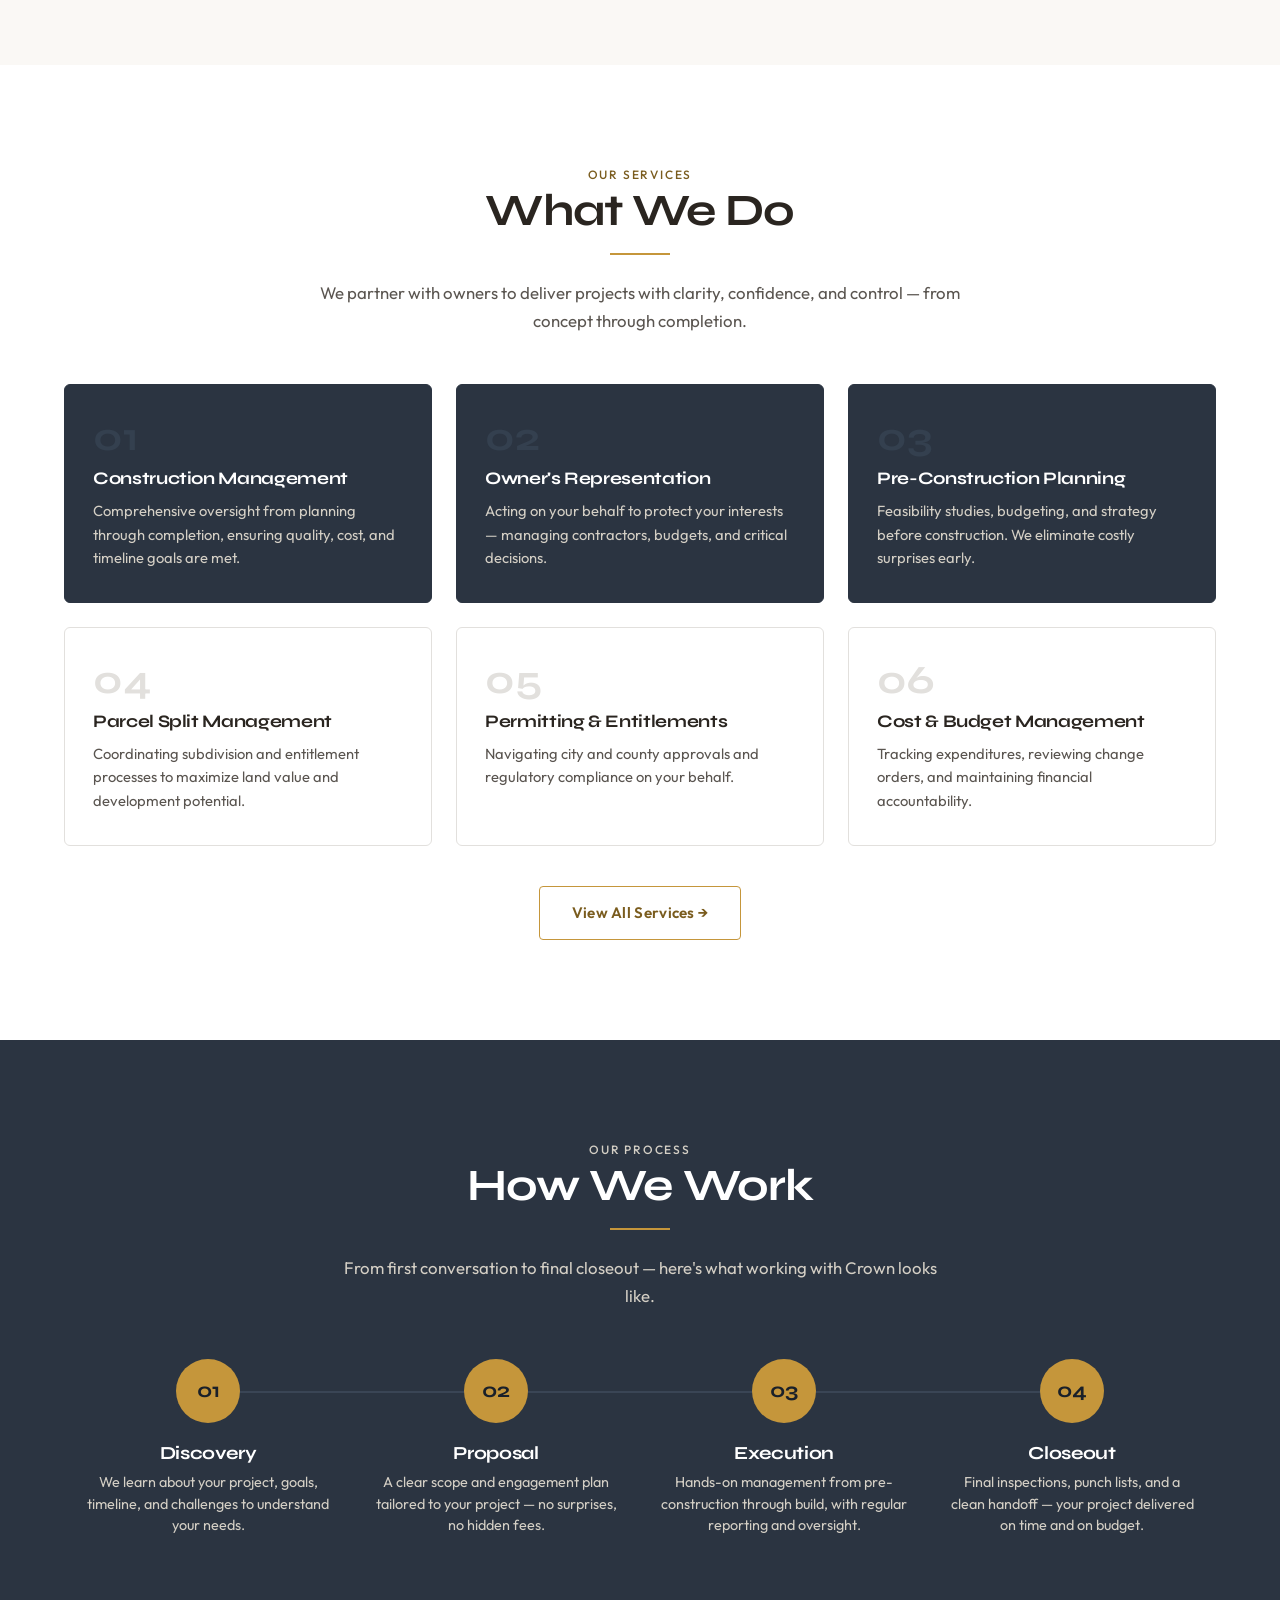
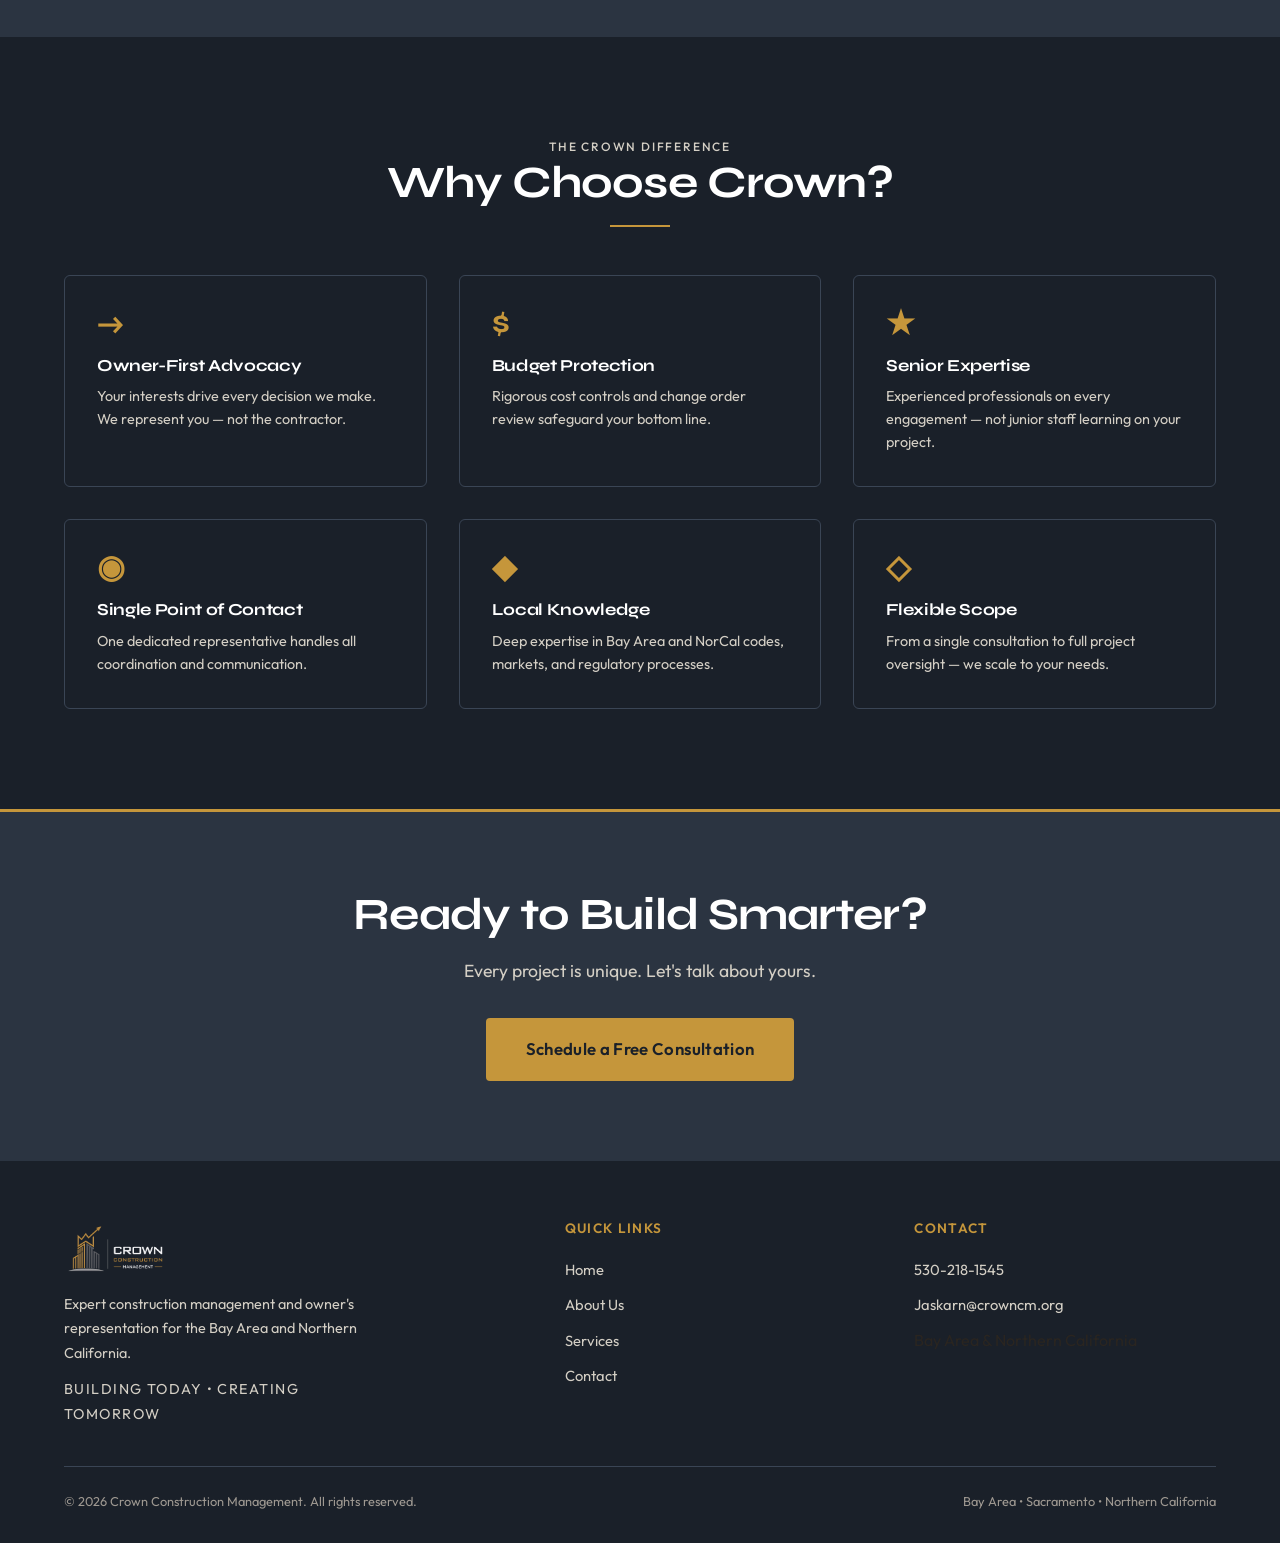
==== commit cc1fde43: "Apply comprehensive accessibility, UX, and SEO audit fixes - CSS: fix contrast on .label and .btn--o" ====
--- a/index.html
+++ b/index.html
@@ -3,8 +3,8 @@
 <head>
   <meta charset="UTF-8">
   <meta name="viewport" content="width=device-width, initial-scale=1.0">
-  <title>Crown Construction Management | Bay Area & NorCal Construction Management</title>
-  <meta name="description" content="Crown Construction Management provides expert construction management, owner's representation, and project advisory services across the Bay Area and Northern California. Building Today, Creating Tomorrow.">
+  <title>Crown Construction Management | Bay Area & NorCal</title>
+  <meta name="description" content="Expert construction management and owner's representation for developers and investors in the Bay Area and Northern California. Building Today, Creating Tomorrow.">
   <meta name="keywords" content="construction management, owner's representation, Bay Area, Northern California, Sacramento, project management, parcel split, permitting">
   <link rel="canonical" href="https://crowncm.org/">
 
@@ -13,13 +13,13 @@
   <meta property="og:description" content="Expert construction management and owner's representation for the Bay Area & Northern California.">
   <meta property="og:type" content="website">
   <meta property="og:url" content="https://crowncm.org/">
-  <meta property="og:image" content="https://crowncm.org/images/logo-full-color.png">
+  <meta property="og:image" content="https://crowncm.org/images/logo-transparent.png">
 
   <!-- Twitter -->
   <meta name="twitter:card" content="summary_large_image">
   <meta name="twitter:title" content="Crown Construction Management">
   <meta name="twitter:description" content="Expert construction management and owner's representation for the Bay Area & Northern California.">
-  <meta name="twitter:image" content="https://crowncm.org/images/logo-full-color.png">
+  <meta name="twitter:image" content="https://crowncm.org/images/logo-transparent.png">
 
   <!-- Fonts -->
   <link rel="preconnect" href="https://fonts.googleapis.com">
@@ -36,51 +36,61 @@
   <script type="application/ld+json">
   {
     "@context": "https://schema.org",
-    "@type": "GeneralContractor",
+    "@type": ["LocalBusiness", "ProfessionalService"],
     "name": "Crown Construction Management",
     "description": "Expert construction management and owner's representation for developers, investors, and property owners across the Bay Area and Northern California.",
     "url": "https://crowncm.org/",
-    "logo": "https://crowncm.org/images/logo-full-color.png",
-    "image": "https://crowncm.org/images/logo-full-color.png",
+    "logo": "https://crowncm.org/images/logo-transparent.png",
+    "image": "https://crowncm.org/images/logo-transparent.png",
     "telephone": "+1-530-218-1545",
     "email": "Jaskarn@crowncm.org",
     "slogan": "Building Today, Creating Tomorrow",
-    "areaServed": [
-      { "@type": "AdministrativeArea", "name": "San Francisco Bay Area" },
-      { "@type": "AdministrativeArea", "name": "Greater Sacramento" },
-      { "@type": "AdministrativeArea", "name": "Northern California" }
-    ],
-    "knowsAbout": [
+    "address": {
+      "@type": "PostalAddress",
+      "addressRegion": "CA",
+      "addressCountry": "US"
+    },
+    "serviceType": [
       "Construction Management",
       "Owner's Representation",
       "Pre-Construction Planning",
       "Parcel Split Management",
       "Permitting and Entitlements",
-      "Cost and Budget Management"
+      "Cost and Budget Management",
+      "Schedule Management",
+      "Contractor Coordination"
+    ],
+    "areaServed": [
+      { "@type": "AdministrativeArea", "name": "San Francisco Bay Area" },
+      { "@type": "AdministrativeArea", "name": "Greater Sacramento" },
+      { "@type": "AdministrativeArea", "name": "Northern California" }
     ]
   }
   </script>
 </head>
 <body>
+  <a href="#main" class="skip-link">Skip to main content</a>
 
   <!-- ════════ NAVIGATION ════════ -->
-  <nav class="nav nav--transparent">
+  <nav class="nav nav--transparent" aria-label="Main navigation">
     <div class="nav__inner">
       <a href="index.html" class="nav__logo">
         <img src="images/logo-transparent.png" alt="Crown Construction Management">
       </a>
       <div class="nav__links">
-        <a href="index.html" class="nav__link nav__link--active">Home</a>
+        <a href="index.html" class="nav__link">Home</a>
         <a href="about.html" class="nav__link">About</a>
         <a href="services.html" class="nav__link">Services</a>
         <a href="contact.html" class="nav__link">Contact</a>
         <a href="contact.html" class="nav__cta">Free Consultation</a>
       </div>
-      <button class="nav__toggle" aria-label="Menu" aria-expanded="false">
+      <button class="nav__toggle" aria-label="Open navigation menu" aria-expanded="false">
         <span></span><span></span><span></span>
       </button>
     </div>
   </nav>
+
+  <main id="main">
 
   <!-- ════════ HERO ════════ -->
   <section class="hero hero--home">
@@ -116,20 +126,20 @@
           <p class="reveal reveal-delay-2">Crown Construction Management partners with owners, developers, and investors across the Bay Area and Northern California. We deliver expert construction oversight and advocacy that protects your investment from day one through final closeout.</p>
           <div class="about-preview__values">
             <div class="value-card reveal reveal-delay-1">
-              <h4>Transparency</h4>
+              <h3>Transparency</h3>
               <p>Every decision, every dollar — fully visible.</p>
             </div>
             <div class="value-card reveal reveal-delay-2">
-              <h4>Accountability</h4>
+              <h3>Accountability</h3>
               <p>We own outcomes, not excuses.</p>
             </div>
             <div class="value-card reveal reveal-delay-3">
-              <h4>Advocacy</h4>
+              <h3>Advocacy</h3>
               <p>Your interests first, always.</p>
             </div>
             <div class="value-card reveal reveal-delay-4">
-              <h4>Expertise</h4>
-              <p>Senior professionals, not junior staff.</p>
+              <h3>Expertise</h3>
+              <p>Experienced professionals on every engagement.</p>
             </div>
           </div>
         </div>
@@ -153,32 +163,32 @@
       </div>
       <div class="services-grid">
         <div class="service-card service-card--featured reveal reveal-delay-1">
-          <div class="service-card__number">01</div>
+          <div class="service-card__number" aria-hidden="true">01</div>
           <h3>Construction Management</h3>
           <p>Comprehensive oversight from planning through completion, ensuring quality, cost, and timeline goals are met.</p>
         </div>
         <div class="service-card service-card--featured reveal reveal-delay-2">
-          <div class="service-card__number">02</div>
+          <div class="service-card__number" aria-hidden="true">02</div>
           <h3>Owner's Representation</h3>
           <p>Acting on your behalf to protect your interests — managing contractors, budgets, and critical decisions.</p>
         </div>
         <div class="service-card service-card--featured reveal reveal-delay-3">
-          <div class="service-card__number">03</div>
+          <div class="service-card__number" aria-hidden="true">03</div>
           <h3>Pre-Construction Planning</h3>
           <p>Feasibility studies, budgeting, and strategy before construction. We eliminate costly surprises early.</p>
         </div>
         <div class="service-card reveal reveal-delay-1">
-          <div class="service-card__number">04</div>
+          <div class="service-card__number" aria-hidden="true">04</div>
           <h3>Parcel Split Management</h3>
           <p>Coordinating subdivision and entitlement processes to maximize land value and development potential.</p>
         </div>
         <div class="service-card reveal reveal-delay-2">
-          <div class="service-card__number">05</div>
+          <div class="service-card__number" aria-hidden="true">05</div>
           <h3>Permitting & Entitlements</h3>
           <p>Navigating city and county approvals and regulatory compliance on your behalf.</p>
         </div>
         <div class="service-card reveal reveal-delay-3">
-          <div class="service-card__number">06</div>
+          <div class="service-card__number" aria-hidden="true">06</div>
           <h3>Cost & Budget Management</h3>
           <p>Tracking expenditures, reviewing change orders, and maintaining financial accountability.</p>
         </div>
@@ -200,22 +210,22 @@
       </div>
       <div class="process-grid">
         <div class="process-step reveal reveal-delay-1">
-          <div class="process-step__number">01</div>
+          <div class="process-step__number" aria-hidden="true">01</div>
           <h3>Discovery</h3>
           <p>We learn about your project, goals, timeline, and challenges to understand your needs.</p>
         </div>
         <div class="process-step reveal reveal-delay-2">
-          <div class="process-step__number">02</div>
+          <div class="process-step__number" aria-hidden="true">02</div>
           <h3>Proposal</h3>
           <p>A clear scope and engagement plan tailored to your project — no surprises, no hidden fees.</p>
         </div>
         <div class="process-step reveal reveal-delay-3">
-          <div class="process-step__number">03</div>
+          <div class="process-step__number" aria-hidden="true">03</div>
           <h3>Execution</h3>
           <p>Hands-on management from pre-construction through build, with regular reporting and oversight.</p>
         </div>
         <div class="process-step reveal reveal-delay-4">
-          <div class="process-step__number">04</div>
+          <div class="process-step__number" aria-hidden="true">04</div>
           <h3>Closeout</h3>
           <p>Final inspections, punch lists, and a clean handoff — your project delivered on time and on budget.</p>
         </div>
@@ -276,6 +286,8 @@
       </div>
     </div>
   </section>
+
+  </main>
 
   <!-- ════════ FOOTER ════════ -->
   <footer class="footer">
@@ -300,7 +312,7 @@
           <ul class="footer__links">
             <li><a href="tel:+15302181545">530-218-1545</a></li>
             <li><a href="mailto:Jaskarn@crowncm.org">Jaskarn@crowncm.org</a></li>
-            <li>Bay Area & Northern California</li>
+            <li>Bay Area &amp; Northern California</li>
           </ul>
         </div>
       </div>
--- a/css/style.css
+++ b/css/style.css
@@ -11,6 +11,7 @@
   --gold: #C5963B;
   --gold-light: #D4AA5C;
   --gold-dim: #8B6B2A;
+  --gold-accessible: #7A5C1E;
   --gold-bg: #F8F1E4;
   --charcoal: #333840;
   --slate: #5A6475;
@@ -85,7 +86,7 @@
   font-size: 0.75rem;
   letter-spacing: 0.15em;
   text-transform: uppercase;
-  color: var(--gold);
+  color: var(--gold-accessible);
 }
 
 .label--light { color: var(--gold-light); }
@@ -159,7 +160,7 @@
 
 .btn--outline {
   background: transparent;
-  color: var(--gold);
+  color: var(--gold-accessible);
   border: 1.5px solid var(--gold);
 }
 
@@ -178,6 +179,8 @@
 .btn--white-outline:hover {
   border-color: var(--gold);
   color: var(--gold);
+  transform: translateY(-2px);
+  box-shadow: 0 8px 30px rgba(197, 150, 59, 0.2);
 }
 
 .btn--large {
@@ -260,7 +263,8 @@
   font-family: var(--font-body);
   font-weight: 600;
   font-size: 0.85rem;
-  padding: 10px 24px;
+  padding: 13px 24px;
+  min-height: 44px;
   background: var(--gold);
   color: var(--navy-deep);
   border-radius: 3px;
@@ -279,7 +283,8 @@
   flex-direction: column;
   gap: 5px;
   cursor: pointer;
-  padding: 8px;
+  padding: 14px 8px;
+  min-height: 44px;
   background: none;
   border: none;
 }
@@ -496,7 +501,7 @@
   box-shadow: 0 12px 40px rgba(0,0,0,0.06);
 }
 
-.value-card h4 {
+.value-card h3 {
   color: var(--text-primary);
   margin-bottom: 6px;
   font-size: 1rem;
@@ -780,7 +785,7 @@
   background: rgba(197,150,59,0.1);
 }
 
-.engagement-item h4 {
+.engagement-item h3 {
   font-size: 0.95rem;
   color: var(--text-primary);
   margin-bottom: 6px;
@@ -804,7 +809,7 @@
   margin-bottom: 32px;
 }
 
-.contact-info__item h4 {
+.contact-info__item h3 {
   font-size: 0.95rem;
   color: var(--text-primary);
   margin-bottom: 4px;
@@ -912,9 +917,9 @@
 }
 
 .footer__tagline {
-  font-size: 0.8rem !important;
+  font-size: 0.8rem;
   letter-spacing: 0.1em;
-  color: var(--gold-dim) !important;
+  color: var(--gold);
   margin-top: 12px;
 }
 
@@ -948,7 +953,7 @@
 
 .footer__bottom p {
   font-size: 0.8rem;
-  color: var(--text-light);
+  color: #9E9891;
 }
 
 /* ── Scroll Animations ── */
@@ -1070,7 +1075,7 @@
   margin-bottom: 16px;
 }
 
-.value-full-card h4 { margin-bottom: 8px; }
+.value-full-card h3 { margin-bottom: 8px; }
 
 .value-full-card p {
   font-size: 0.88rem;
@@ -1100,6 +1105,7 @@
     left: 0;
     right: 0;
     bottom: 0;
+    z-index: 999;
     background: rgba(26, 32, 41, 0.98);
     backdrop-filter: blur(12px);
     flex-direction: column;
@@ -1151,3 +1157,110 @@
   .values-full { grid-template-columns: 1fr; }
   .engagement-grid { grid-template-columns: 1fr; }
 }
+
+/* ── Skip Link ── */
+.skip-link {
+  position: absolute;
+  top: -100%;
+  left: 16px;
+  z-index: 9999;
+  padding: 12px 20px;
+  background: var(--gold);
+  color: var(--navy-deep);
+  font-family: var(--font-body);
+  font-weight: 600;
+  font-size: 0.9rem;
+  border-radius: 0 0 4px 4px;
+  text-decoration: none;
+  transition: top 0.2s;
+}
+
+.skip-link:focus {
+  top: 0;
+}
+
+/* ── Focus Visible ── */
+.nav__link:focus-visible,
+.nav__logo:focus-visible,
+.nav__cta:focus-visible,
+.nav__toggle:focus-visible,
+.footer__links a:focus-visible {
+  outline: 2px solid var(--gold);
+  outline-offset: 3px;
+  border-radius: 2px;
+}
+
+.btn:focus-visible {
+  outline: 2px solid var(--gold);
+  outline-offset: 3px;
+}
+
+.form__input:focus-visible,
+.form__select:focus-visible,
+.form__textarea:focus-visible {
+  outline: 2px solid var(--gold);
+  outline-offset: 0;
+  border-color: var(--gold);
+  box-shadow: 0 0 0 3px rgba(197, 150, 59, 0.18);
+}
+
+/* ── Placeholder Text ── */
+.form__input::placeholder,
+.form__textarea::placeholder {
+  color: #6B6B6B;
+  opacity: 1;
+}
+
+/* ── Form Status Messages ── */
+#form-status:empty { display: none; }
+
+.form__success {
+  margin-top: 16px;
+  padding: 16px 20px;
+  background: rgba(74, 143, 82, 0.1);
+  border: 1px solid rgba(74, 143, 82, 0.4);
+  border-radius: 4px;
+  color: #2F7A35;
+  font-size: 0.95rem;
+  font-weight: 500;
+}
+
+.form__error {
+  margin-top: 16px;
+  padding: 16px 20px;
+  background: rgba(190, 50, 50, 0.08);
+  border: 1px solid rgba(190, 50, 50, 0.3);
+  border-radius: 4px;
+  color: #9E2020;
+  font-size: 0.95rem;
+  font-weight: 500;
+}
+
+/* ── Reduced Motion ── */
+@media (prefers-reduced-motion: reduce) {
+  *, *::before, *::after {
+    animation-duration: 0.01ms !important;
+    animation-iteration-count: 1 !important;
+    transition-duration: 0.01ms !important;
+  }
+
+  html { scroll-behavior: auto; }
+
+  .reveal {
+    opacity: 1;
+    transform: none;
+    transition: none;
+  }
+
+  .hero h1,
+  .hero p,
+  .hero__tagline,
+  .hero__buttons,
+  .hero__logo,
+  .hero__logo-block,
+  .hero--sub .gold-line {
+    opacity: 1;
+    transform: none;
+    animation: none;
+  }
+}
